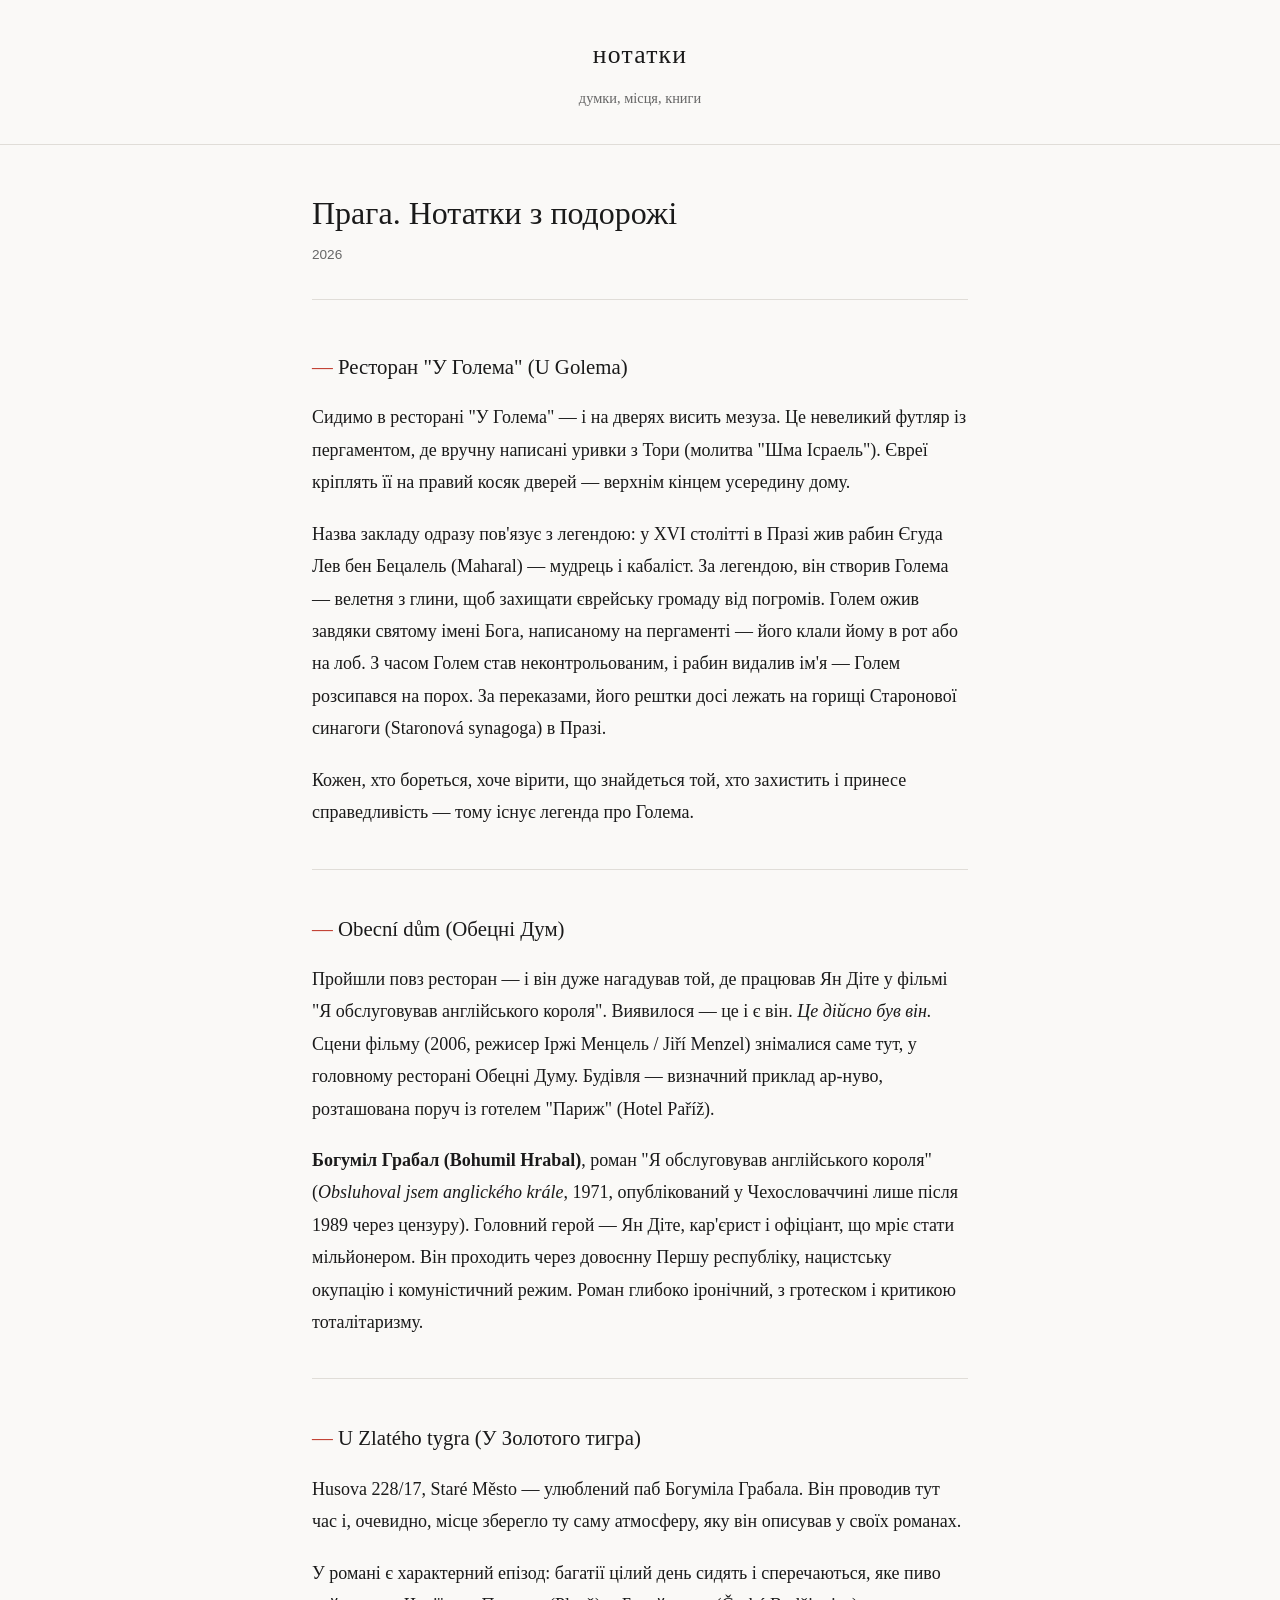
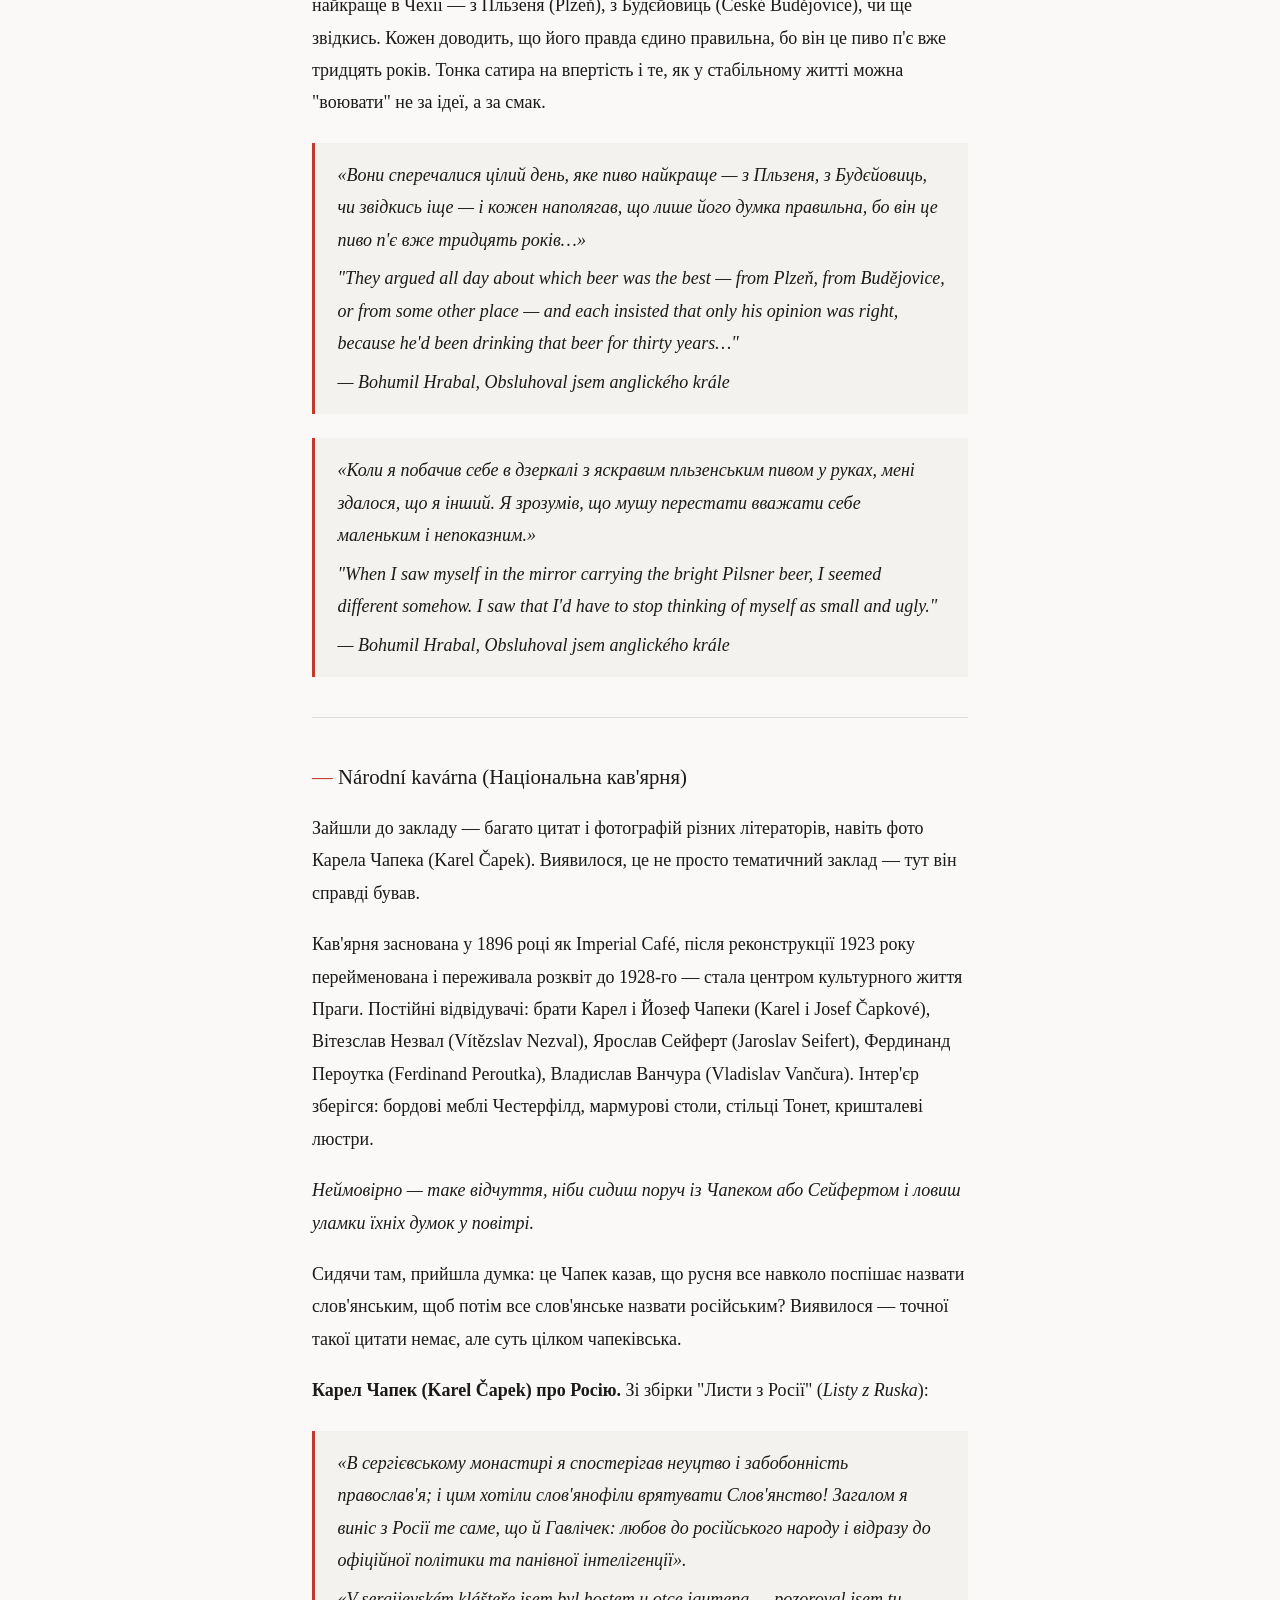
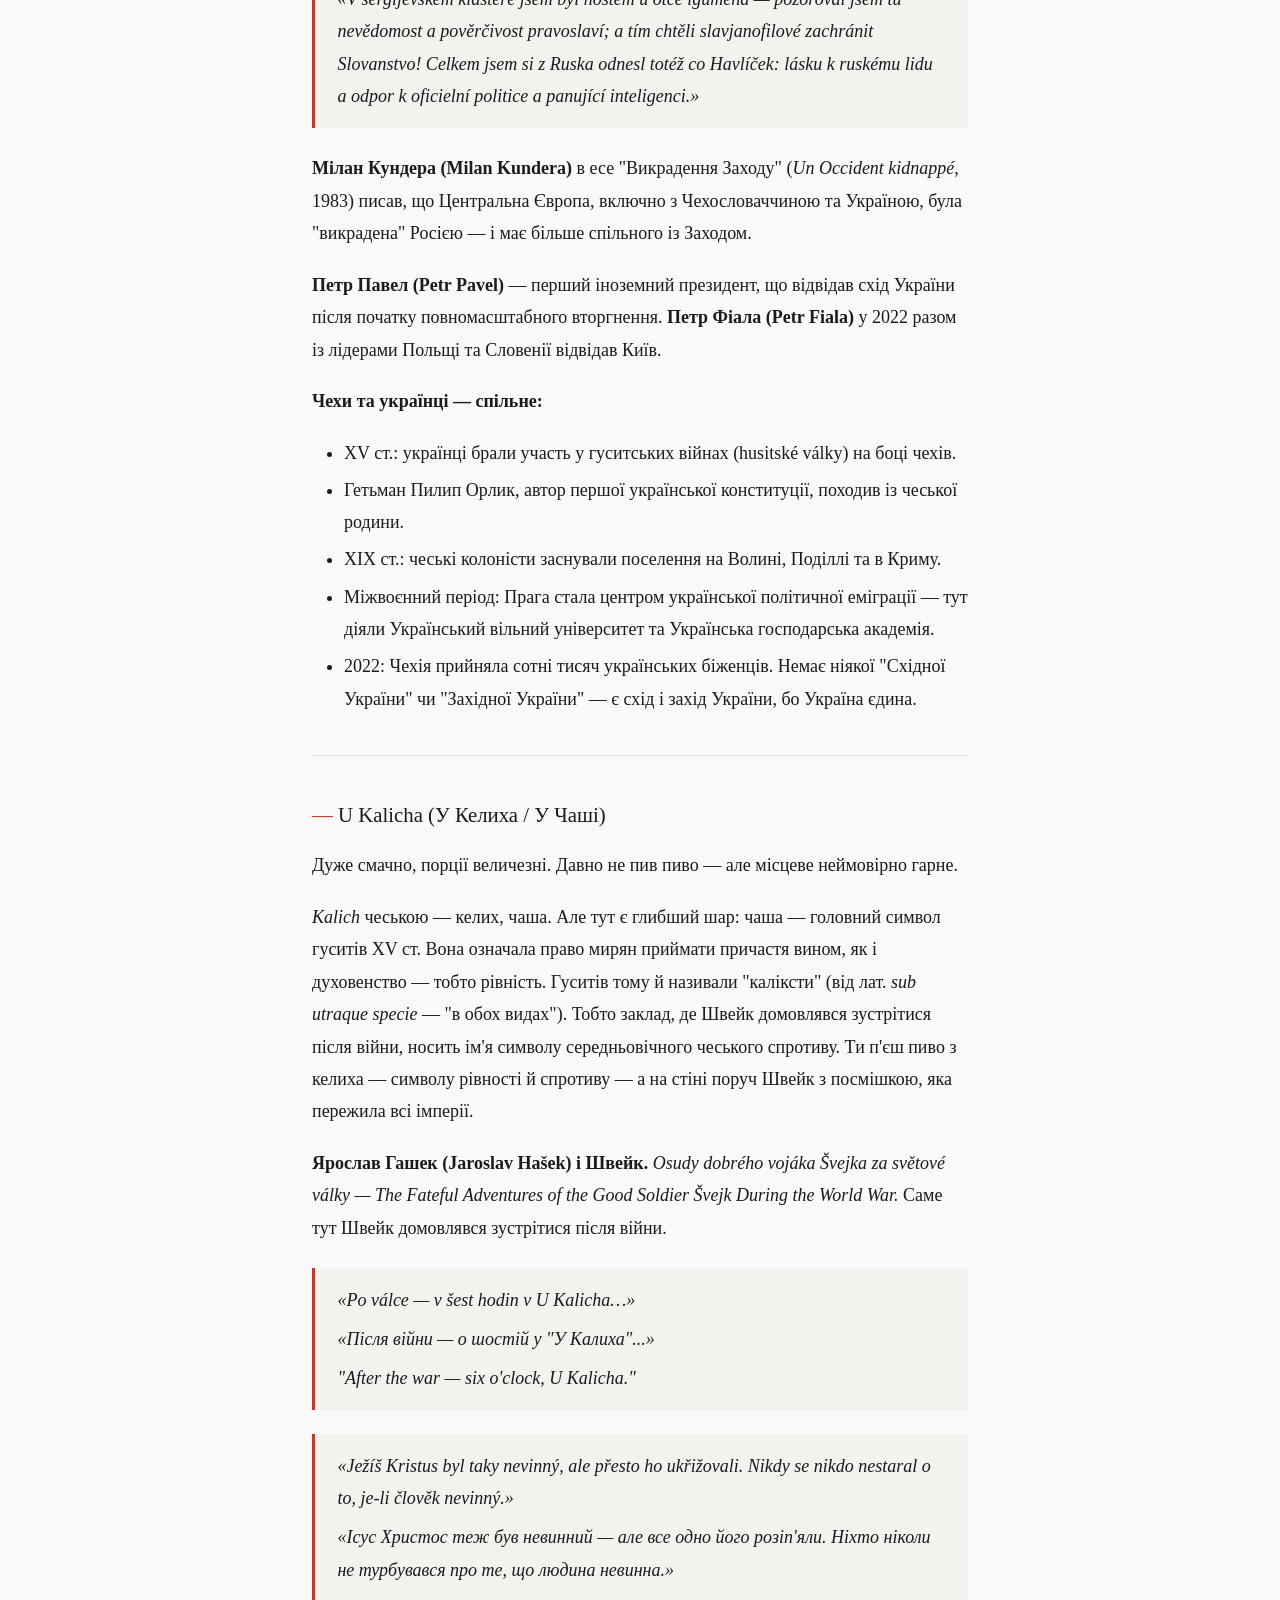
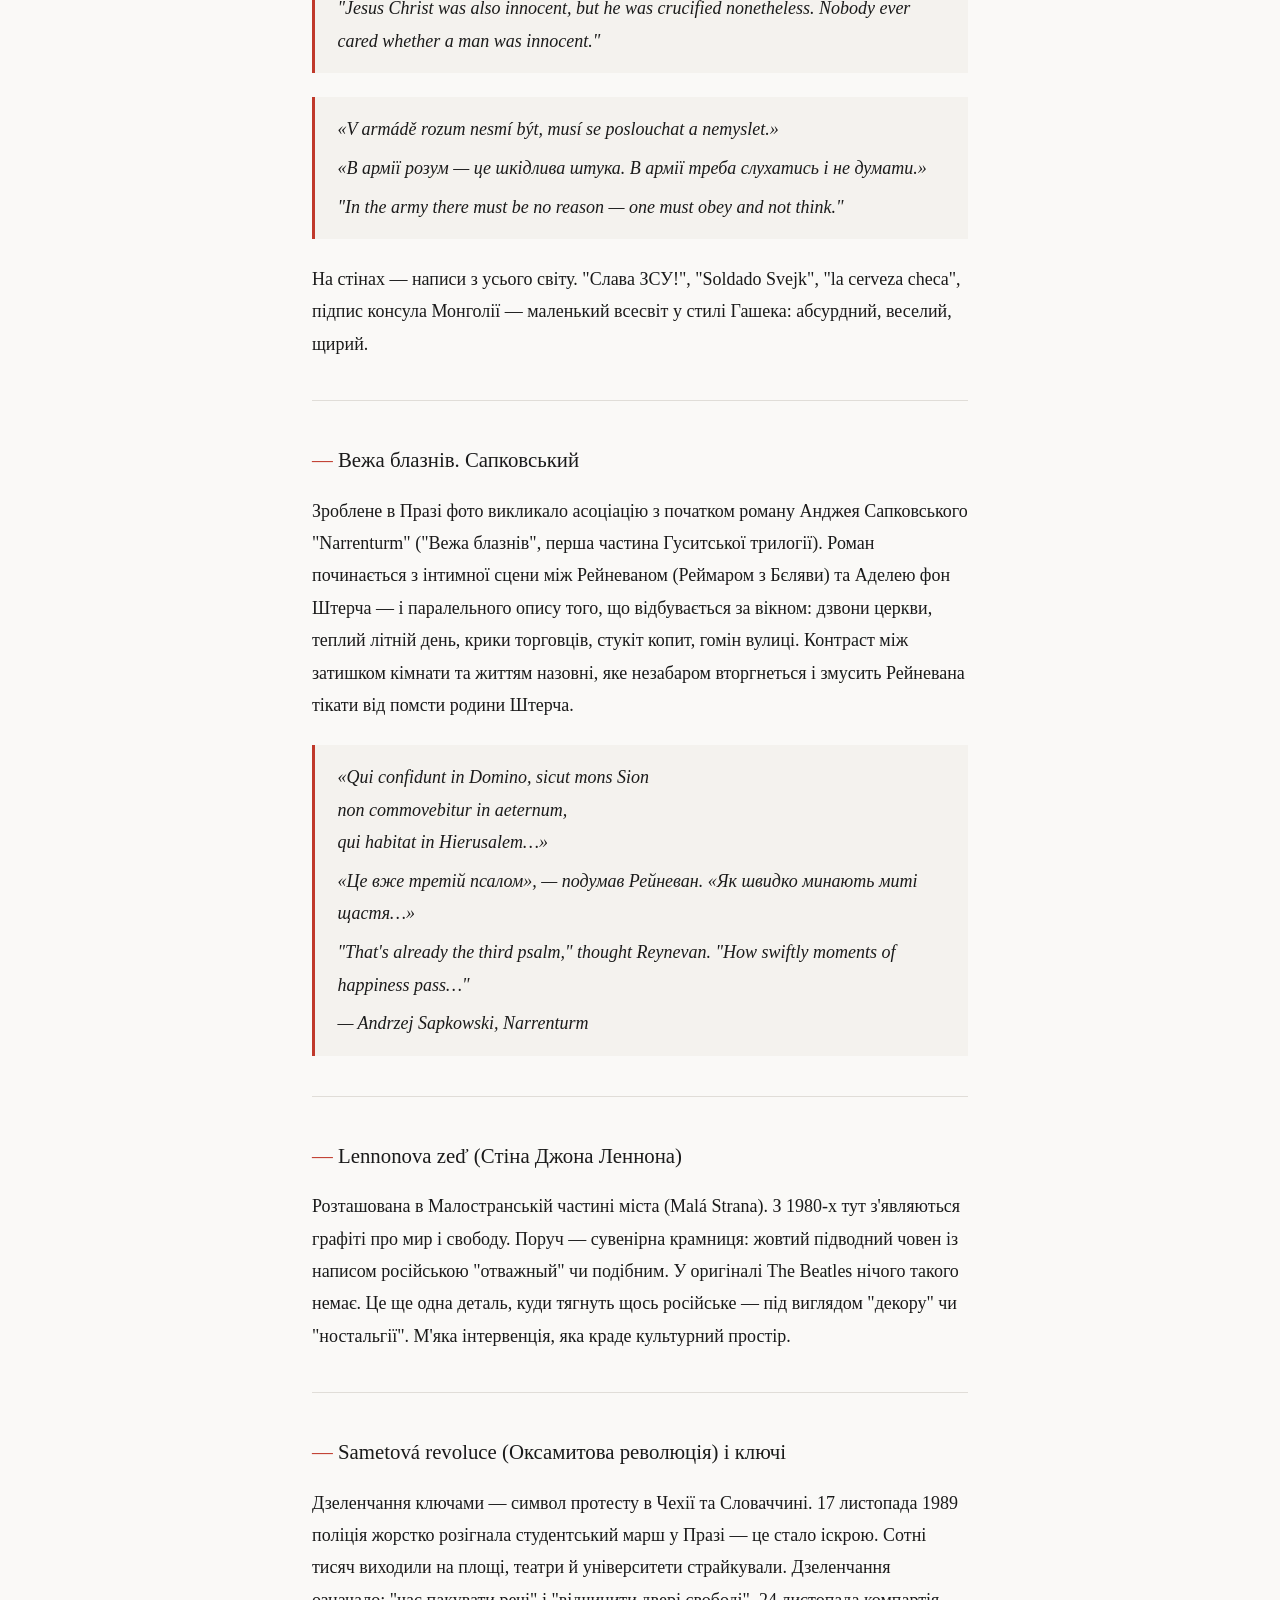
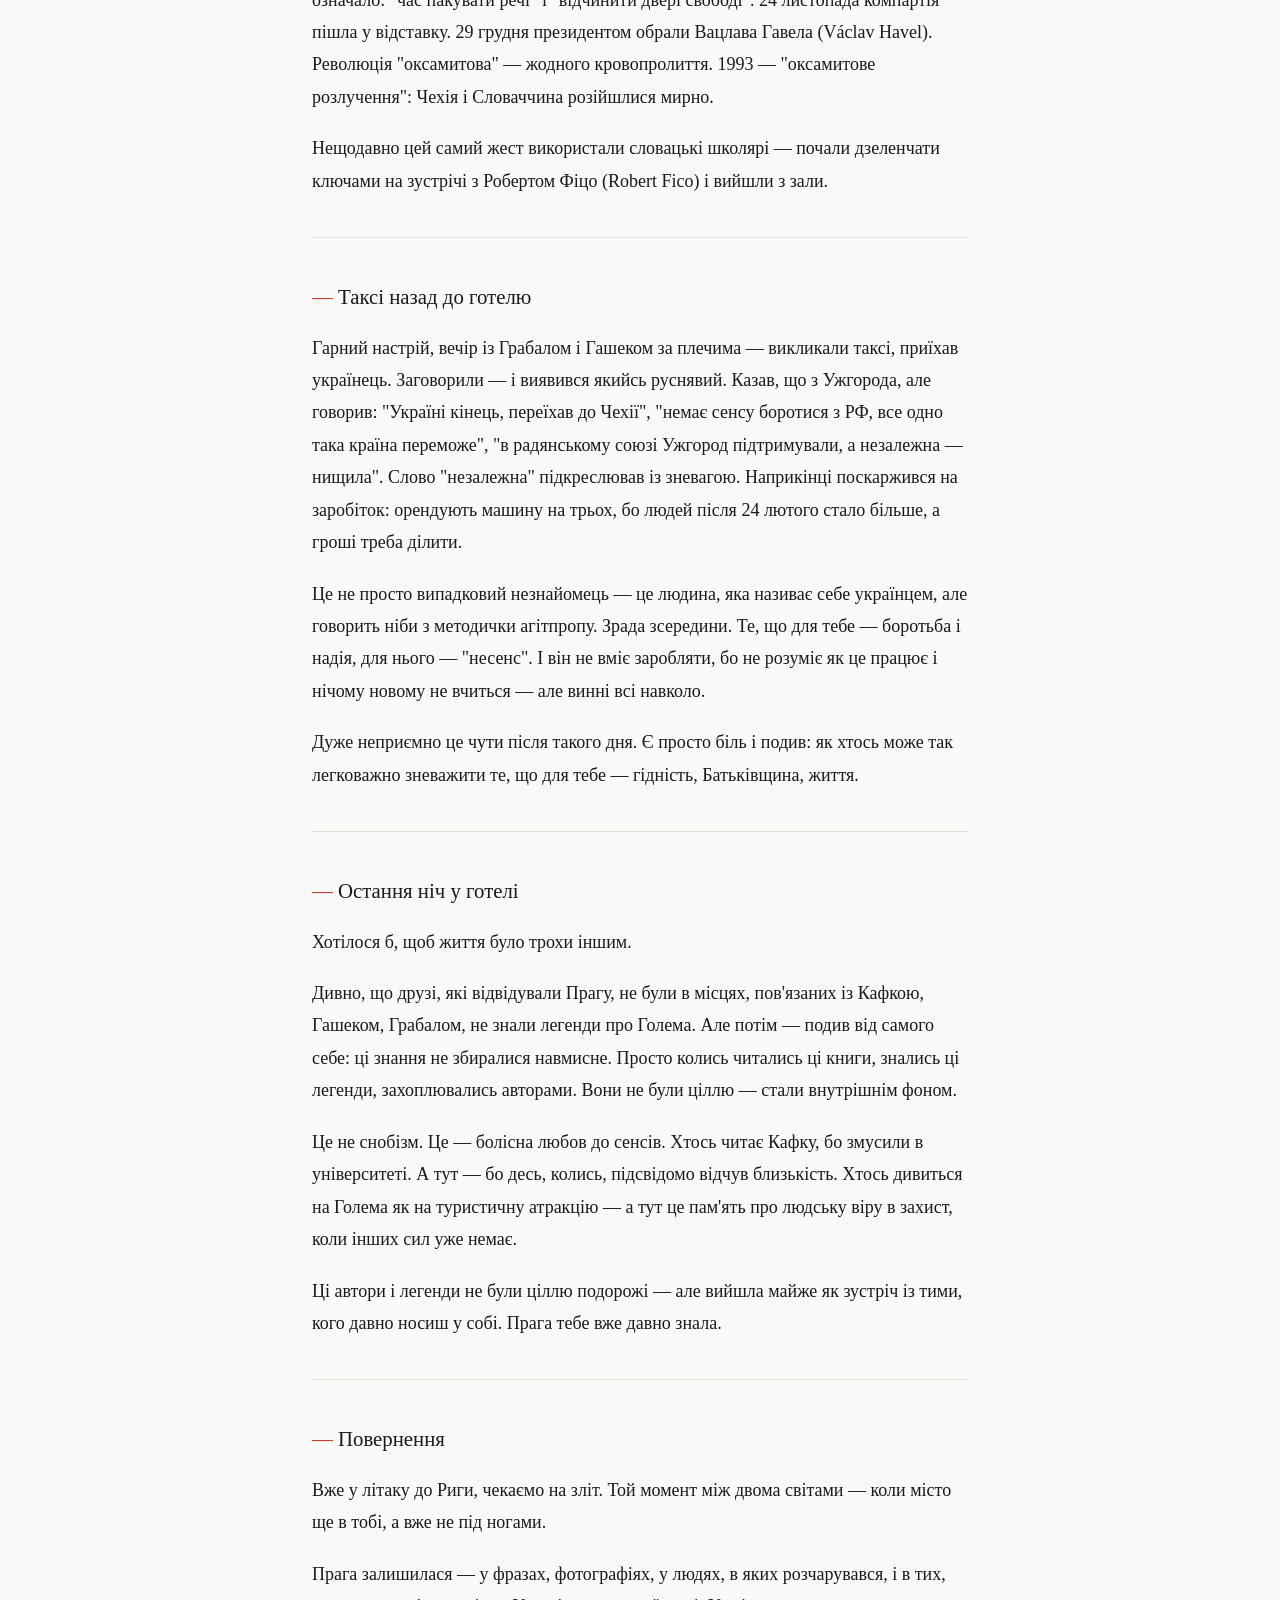
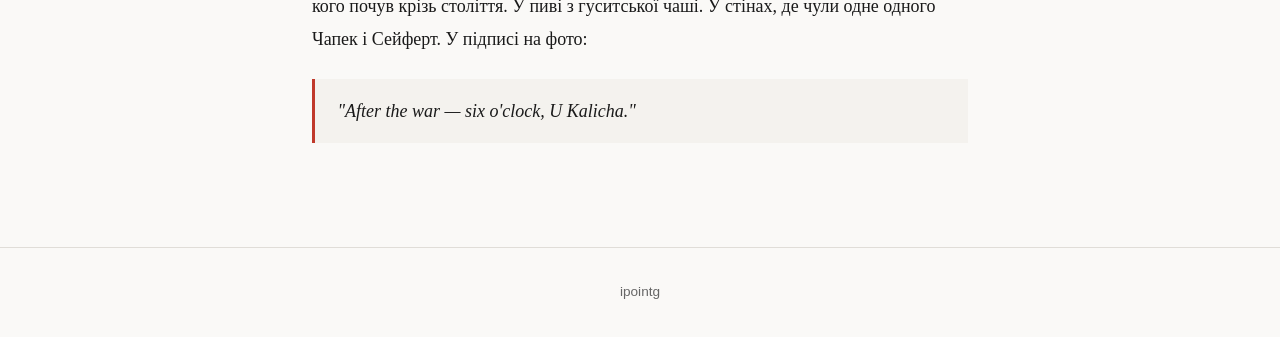
==== posts/prague-2026.html @ 0ffb9895 "initial blog" ====
<!DOCTYPE html>
<html lang="uk">
<head>
  <meta charset="UTF-8">
  <meta name="viewport" content="width=device-width, initial-scale=1.0">
  <title>Прага. Нотатки з подорожі</title>
  <link rel="stylesheet" href="../style.css">
</head>
<body>

<header>
  <div class="container">
    <h1><a href="/personal_blog/">нотатки</a></h1>
    <nav>думки, місця, книги</nav>
  </div>
</header>

<main class="container">
  <article class="post">

    <div class="post-header">
      <h1>Прага. Нотатки з подорожі</h1>
      <div class="post-meta">2026</div>
    </div>

    <div class="post-content">

      <h2>Ресторан "У Голема" (U Golema)</h2>

      <p>Сидимо в ресторані "У Голема" — і на дверях висить мезуза. Це невеликий футляр із пергаментом, де вручну написані уривки з Тори (молитва "Шма Ісраель"). Євреї кріплять її на правий косяк дверей — верхнім кінцем усередину дому.</p>

      <p>Назва закладу одразу пов'язує з легендою: у XVI столітті в Празі жив рабин Єгуда Лев бен Бецалель (Maharal) — мудрець і кабаліст. За легендою, він створив Голема — велетня з глини, щоб захищати єврейську громаду від погромів. Голем ожив завдяки святому імені Бога, написаному на пергаменті — його клали йому в рот або на лоб. З часом Голем став неконтрольованим, і рабин видалив ім'я — Голем розсипався на порох. За переказами, його рештки досі лежать на горищі Старонової синагоги (Staronová synagoga) в Празі.</p>

      <p>Кожен, хто бореться, хоче вірити, що знайдеться той, хто захистить і принесе справедливість — тому існує легенда про Голема.</p>

      <hr>

      <h2>Obecní dům (Обецні Дум)</h2>

      <p>Пройшли повз ресторан — і він дуже нагадував той, де працював Ян Діте у фільмі "Я обслуговував англійського короля". Виявилося — це і є він. <em>Це дійсно був він.</em> Сцени фільму (2006, режисер Іржі Менцель / Jiří Menzel) знімалися саме тут, у головному ресторані Обецні Думу. Будівля — визначний приклад ар-нуво, розташована поруч із готелем "Париж" (Hotel Paříž).</p>

      <p><strong>Богуміл Грабал (Bohumil Hrabal)</strong>, роман "Я обслуговував англійського короля" (<em>Obsluhoval jsem anglického krále</em>, 1971, опублікований у Чехословаччині лише після 1989 через цензуру). Головний герой — Ян Діте, кар'єрист і офіціант, що мріє стати мільйонером. Він проходить через довоєнну Першу республіку, нацистську окупацію і комуністичний режим. Роман глибоко іронічний, з гротеском і критикою тоталітаризму.</p>

      <hr>

      <h2>U Zlatého tygra (У Золотого тигра)</h2>

      <p>Husova 228/17, Staré Město — улюблений паб Богуміла Грабала. Він проводив тут час і, очевидно, місце зберегло ту саму атмосферу, яку він описував у своїх романах.</p>

      <p>У романі є характерний епізод: багатії цілий день сидять і сперечаються, яке пиво найкраще в Чехії — з Пльзеня (Plzeň), з Будєйовиць (České Budějovice), чи ще звідкись. Кожен доводить, що його правда єдино правильна, бо він це пиво п'є вже тридцять років. Тонка сатира на впертість і те, як у стабільному житті можна "воювати" не за ідеї, а за смак.</p>

      <blockquote>
        <p>«Вони сперечалися цілий день, яке пиво найкраще — з Пльзеня, з Будєйовиць, чи звідкись іще — і кожен наполягав, що лише його думка правильна, бо він це пиво п'є вже тридцять років…»</p>
        <p><em>"They argued all day about which beer was the best — from Plzeň, from Budějovice, or from some other place — and each insisted that only his opinion was right, because he'd been drinking that beer for thirty years…"</em></p>
        <p>— Bohumil Hrabal, <em>Obsluhoval jsem anglického krále</em></p>
      </blockquote>

      <blockquote>
        <p>«Коли я побачив себе в дзеркалі з яскравим пльзенським пивом у руках, мені здалося, що я інший. Я зрозумів, що мушу перестати вважати себе маленьким і непоказним.»</p>
        <p><em>"When I saw myself in the mirror carrying the bright Pilsner beer, I seemed different somehow. I saw that I'd have to stop thinking of myself as small and ugly."</em></p>
        <p>— Bohumil Hrabal, <em>Obsluhoval jsem anglického krále</em></p>
      </blockquote>

      <hr>

      <h2>Národní kavárna (Національна кав'ярня)</h2>

      <p>Зайшли до закладу — багато цитат і фотографій різних літераторів, навіть фото Карела Чапека (Karel Čapek). Виявилося, це не просто тематичний заклад — тут він справді бував.</p>

      <p>Кав'ярня заснована у 1896 році як Imperial Café, після реконструкції 1923 року перейменована і переживала розквіт до 1928-го — стала центром культурного життя Праги. Постійні відвідувачі: брати Карел і Йозеф Чапеки (Karel і Josef Čapkové), Вітезслав Незвал (Vítězslav Nezval), Ярослав Сейферт (Jaroslav Seifert), Фердинанд Пероутка (Ferdinand Peroutka), Владислав Ванчура (Vladislav Vančura). Інтер'єр зберігся: бордові меблі Честерфілд, мармурові столи, стільці Тонет, кришталеві люстри.</p>

      <p><em>Неймовірно — таке відчуття, ніби сидиш поруч із Чапеком або Сейфертом і ловиш уламки їхніх думок у повітрі.</em></p>

      <p>Сидячи там, прийшла думка: це Чапек казав, що русня все навколо поспішає назвати слов'янським, щоб потім все слов'янське назвати російським? Виявилося — точної такої цитати немає, але суть цілком чапеківська.</p>

      <p><strong>Карел Чапек (Karel Čapek) про Росію.</strong> Зі збірки "Листи з Росії" (<em>Listy z Ruska</em>):</p>

      <blockquote>
        <p>«В сергієвському монастирі я спостерігав неуцтво і забобонність православ'я; і цим хотіли слов'янофіли врятувати Слов'янство! Загалом я виніс з Росії те саме, що й Гавлічек: любов до російського народу і відразу до офіційної політики та панівної інтелігенції».</p>
        <p><em>«V sergijevském klášteře jsem byl hostem u otce igumena — pozoroval jsem tu nevědomost a pověrčivost pravoslaví; a tím chtěli slavjanofilové zachránit Slovanstvo! Celkem jsem si z Ruska odnesl totéž co Havlíček: lásku k ruskému lidu a odpor k oficielní politice a panující inteligenci.»</em></p>
      </blockquote>

      <p><strong>Мілан Кундера (Milan Kundera)</strong> в есе "Викрадення Заходу" (<em>Un Occident kidnappé</em>, 1983) писав, що Центральна Європа, включно з Чехословаччиною та Україною, була "викрадена" Росією — і має більше спільного із Заходом.</p>

      <p><strong>Петр Павел (Petr Pavel)</strong> — перший іноземний президент, що відвідав схід України після початку повномасштабного вторгнення. <strong>Петр Фіала (Petr Fiala)</strong> у 2022 разом із лідерами Польщі та Словенії відвідав Київ.</p>

      <p><strong>Чехи та українці — спільне:</strong></p>
      <ul>
        <li>XV ст.: українці брали участь у гуситських війнах (husitské války) на боці чехів.</li>
        <li>Гетьман Пилип Орлик, автор першої української конституції, походив із чеської родини.</li>
        <li>XIX ст.: чеські колоністи заснували поселення на Волині, Поділлі та в Криму.</li>
        <li>Міжвоєнний період: Прага стала центром української політичної еміграції — тут діяли Український вільний університет та Українська господарська академія.</li>
        <li>2022: Чехія прийняла сотні тисяч українських біженців. Немає ніякої "Східної України" чи "Західної України" — є схід і захід України, бо Україна єдина.</li>
      </ul>

      <hr>

      <h2>U Kalicha (У Келиха / У Чаші)</h2>

      <p>Дуже смачно, порції величезні. Давно не пив пиво — але місцеве неймовірно гарне.</p>

      <p><em>Kalich</em> чеською — келих, чаша. Але тут є глибший шар: чаша — головний символ гуситів XV ст. Вона означала право мирян приймати причастя вином, як і духовенство — тобто рівність. Гуситів тому й називали "каліксти" (від лат. <em>sub utraque specie</em> — "в обох видах"). Тобто заклад, де Швейк домовлявся зустрітися після війни, носить ім'я символу середньовічного чеського спротиву. Ти п'єш пиво з келиха — символу рівності й спротиву — а на стіні поруч Швейк з посмішкою, яка пережила всі імперії.</p>

      <p><strong>Ярослав Гашек (Jaroslav Hašek) і Швейк.</strong> <em>Osudy dobrého vojáka Švejka za světové války — The Fateful Adventures of the Good Soldier Švejk During the World War.</em> Саме тут Швейк домовлявся зустрітися після війни.</p>

      <blockquote>
        <p>«Po válce — v šest hodin v U Kalicha…»</p>
        <p>«Після війни — о шостій у "У Калиха"...»</p>
        <p><em>"After the war — six o'clock, U Kalicha."</em></p>
      </blockquote>

      <blockquote>
        <p>«Ježíš Kristus byl taky nevinný, ale přesto ho ukřižovali. Nikdy se nikdo nestaral o to, je-li člověk nevinný.»</p>
        <p>«Ісус Христос теж був невинний — але все одно його розіп'яли. Ніхто ніколи не турбувався про те, що людина невинна.»</p>
        <p><em>"Jesus Christ was also innocent, but he was crucified nonetheless. Nobody ever cared whether a man was innocent."</em></p>
      </blockquote>

      <blockquote>
        <p>«V armádě rozum nesmí být, musí se poslouchat a nemyslet.»</p>
        <p>«В армії розум — це шкідлива штука. В армії треба слухатись і не думати.»</p>
        <p><em>"In the army there must be no reason — one must obey and not think."</em></p>
      </blockquote>

      <p>На стінах — написи з усього світу. "Слава ЗСУ!", "Soldado Svejk", "la cerveza checa", підпис консула Монголії — маленький всесвіт у стилі Гашека: абсурдний, веселий, щирий.</p>

      <hr>

      <h2>Вежа блазнів. Сапковський</h2>

      <p>Зроблене в Празі фото викликало асоціацію з початком роману Анджея Сапковського "Narrenturm" ("Вежа блазнів", перша частина Гуситської трилогії). Роман починається з інтимної сцени між Рейневаном (Реймаром з Бєляви) та Аделею фон Штерча — і паралельного опису того, що відбувається за вікном: дзвони церкви, теплий літній день, крики торговців, стукіт копит, гомін вулиці. Контраст між затишком кімнати та життям назовні, яке незабаром вторгнеться і змусить Рейневана тікати від помсти родини Штерча.</p>

      <blockquote>
        <p><em>«Qui confidunt in Domino, sicut mons Sion<br>
        non commovebitur in aeternum,<br>
        qui habitat in Hierusalem…»</em></p>
        <p>«Це вже третій псалом», — подумав Рейневан. «Як швидко минають миті щастя…»</p>
        <p><em>"That's already the third psalm," thought Reynevan. "How swiftly moments of happiness pass…"</em></p>
        <p>— Andrzej Sapkowski, <em>Narrenturm</em></p>
      </blockquote>

      <hr>

      <h2>Lennonova zeď (Стіна Джона Леннона)</h2>

      <p>Розташована в Малостранській частині міста (Malá Strana). З 1980-х тут з'являються графіті про мир і свободу. Поруч — сувенірна крамниця: жовтий підводний човен із написом російською "отважный" чи подібним. У оригіналі The Beatles нічого такого немає. Це ще одна деталь, куди тягнуть щось російське — під виглядом "декору" чи "ностальгії". М'яка інтервенція, яка краде культурний простір.</p>

      <hr>

      <h2>Sametová revoluce (Оксамитова революція) і ключі</h2>

      <p>Дзеленчання ключами — символ протесту в Чехії та Словаччині. 17 листопада 1989 поліція жорстко розігнала студентський марш у Празі — це стало іскрою. Сотні тисяч виходили на площі, театри й університети страйкували. Дзеленчання означало: "час пакувати речі" і "відчинити двері свободі". 24 листопада компартія пішла у відставку. 29 грудня президентом обрали Вацлава Гавела (Václav Havel). Революція "оксамитова" — жодного кровопролиття. 1993 — "оксамитове розлучення": Чехія і Словаччина розійшлися мирно.</p>

      <p>Нещодавно цей самий жест використали словацькі школярі — почали дзеленчати ключами на зустрічі з Робертом Фіцо (Robert Fico) і вийшли з зали.</p>

      <hr>

      <h2>Таксі назад до готелю</h2>

      <p>Гарний настрій, вечір із Грабалом і Гашеком за плечима — викликали таксі, приїхав українець. Заговорили — і виявився якийсь руснявий. Казав, що з Ужгорода, але говорив: "Україні кінець, переїхав до Чехії", "немає сенсу боротися з РФ, все одно така країна переможе", "в радянському союзі Ужгород підтримували, а незалежна — нищила". Слово "незалежна" підкреслював із зневагою. Наприкінці поскаржився на заробіток: орендують машину на трьох, бо людей після 24 лютого стало більше, а гроші треба ділити.</p>

      <p>Це не просто випадковий незнайомець — це людина, яка називає себе українцем, але говорить ніби з методички агітпропу. Зрада зсередини. Те, що для тебе — боротьба і надія, для нього — "несенс". І він не вміє заробляти, бо не розуміє як це працює і нічому новому не вчиться — але винні всі навколо.</p>

      <p>Дуже неприємно це чути після такого дня. Є просто біль і подив: як хтось може так легковажно зневажити те, що для тебе — гідність, Батьківщина, життя.</p>

      <hr>

      <h2>Остання ніч у готелі</h2>

      <p>Хотілося б, щоб життя було трохи іншим.</p>

      <p>Дивно, що друзі, які відвідували Прагу, не були в місцях, пов'язаних із Кафкою, Гашеком, Грабалом, не знали легенди про Голема. Але потім — подив від самого себе: ці знання не збиралися навмисне. Просто колись читались ці книги, знались ці легенди, захоплювались авторами. Вони не були ціллю — стали внутрішнім фоном.</p>

      <p>Це не снобізм. Це — болісна любов до сенсів. Хтось читає Кафку, бо змусили в університеті. А тут — бо десь, колись, підсвідомо відчув близькість. Хтось дивиться на Голема як на туристичну атракцію — а тут це пам'ять про людську віру в захист, коли інших сил уже немає.</p>

      <p>Ці автори і легенди не були ціллю подорожі — але вийшла майже як зустріч із тими, кого давно носиш у собі. Прага тебе вже давно знала.</p>

      <hr>

      <h2>Повернення</h2>

      <p>Вже у літаку до Риги, чекаємо на зліт. Той момент між двома світами — коли місто ще в тобі, а вже не під ногами.</p>

      <p>Прага залишилася — у фразах, фотографіях, у людях, в яких розчарувався, і в тих, кого почув крізь століття. У пиві з гуситської чаші. У стінах, де чули одне одного Чапек і Сейферт. У підписі на фото:</p>

      <blockquote>
        <p><em>"After the war — six o'clock, U Kalicha."</em></p>
      </blockquote>

    </div>
  </article>
</main>

<footer>
  <div class="container">
    ipointg
  </div>
</footer>

</body>
</html>
---- style.css ----
:root {
  --bg: #faf9f7;
  --text: #1a1a1a;
  --muted: #666;
  --accent: #c0392b;
  --border: #e0ddd8;
  --blockquote-bg: #f4f2ee;
}

* {
  box-sizing: border-box;
  margin: 0;
  padding: 0;
}

body {
  font-family: 'Georgia', 'Times New Roman', serif;
  background: var(--bg);
  color: var(--text);
  line-height: 1.8;
  font-size: 18px;
}

a {
  color: var(--accent);
  text-decoration: none;
}

a:hover {
  text-decoration: underline;
}

/* Header */
header {
  border-bottom: 1px solid var(--border);
  padding: 2rem 0;
  text-align: center;
}

header h1 {
  font-size: 1.6rem;
  font-weight: normal;
  letter-spacing: 0.05em;
}

header h1 a {
  color: var(--text);
}

header nav {
  margin-top: 0.5rem;
  font-size: 0.9rem;
  color: var(--muted);
}

/* Layout */
.container {
  max-width: 720px;
  margin: 0 auto;
  padding: 0 2rem;
}

/* Index page */
.post-list {
  padding: 3rem 0;
}

.post-item {
  padding: 2rem 0;
  border-bottom: 1px solid var(--border);
}

.post-item:last-child {
  border-bottom: none;
}

.post-item h2 {
  font-size: 1.4rem;
  font-weight: normal;
  margin-bottom: 0.3rem;
}

.post-meta {
  font-size: 0.85rem;
  color: var(--muted);
  margin-bottom: 0.8rem;
  font-family: 'Helvetica Neue', sans-serif;
}

.post-excerpt {
  color: #333;
}

/* Post page */
.post {
  padding: 3rem 0 5rem;
}

.post-header {
  margin-bottom: 3rem;
  padding-bottom: 2rem;
  border-bottom: 1px solid var(--border);
}

.post-header h1 {
  font-size: 2rem;
  font-weight: normal;
  line-height: 1.3;
  margin-bottom: 0.5rem;
}

.post-header .post-meta {
  margin: 0;
}

/* Post content */
.post-content h2 {
  font-size: 1.3rem;
  font-weight: normal;
  margin: 2.5rem 0 1rem;
  color: var(--text);
}

.post-content h2::before {
  content: '— ';
  color: var(--accent);
}

.post-content p {
  margin-bottom: 1.2rem;
}

.post-content hr {
  border: none;
  border-top: 1px solid var(--border);
  margin: 2.5rem 0;
}

.post-content blockquote {
  background: var(--blockquote-bg);
  border-left: 3px solid var(--accent);
  padding: 1rem 1.4rem;
  margin: 1.5rem 0;
  font-style: italic;
}

.post-content blockquote p {
  margin-bottom: 0.4rem;
}

.post-content blockquote p:last-child {
  margin-bottom: 0;
}

.post-content ul, .post-content ol {
  margin: 1rem 0 1.2rem 2rem;
}

.post-content li {
  margin-bottom: 0.3rem;
}

.post-content strong {
  font-weight: bold;
}

.post-content em {
  font-style: italic;
}

/* Footer */
footer {
  border-top: 1px solid var(--border);
  padding: 2rem 0;
  text-align: center;
  font-size: 0.85rem;
  color: var(--muted);
  font-family: 'Helvetica Neue', sans-serif;
}

@media (max-width: 600px) {
  body { font-size: 16px; }
  .container { padding: 0 1.2rem; }
  .post-header h1 { font-size: 1.6rem; }
}
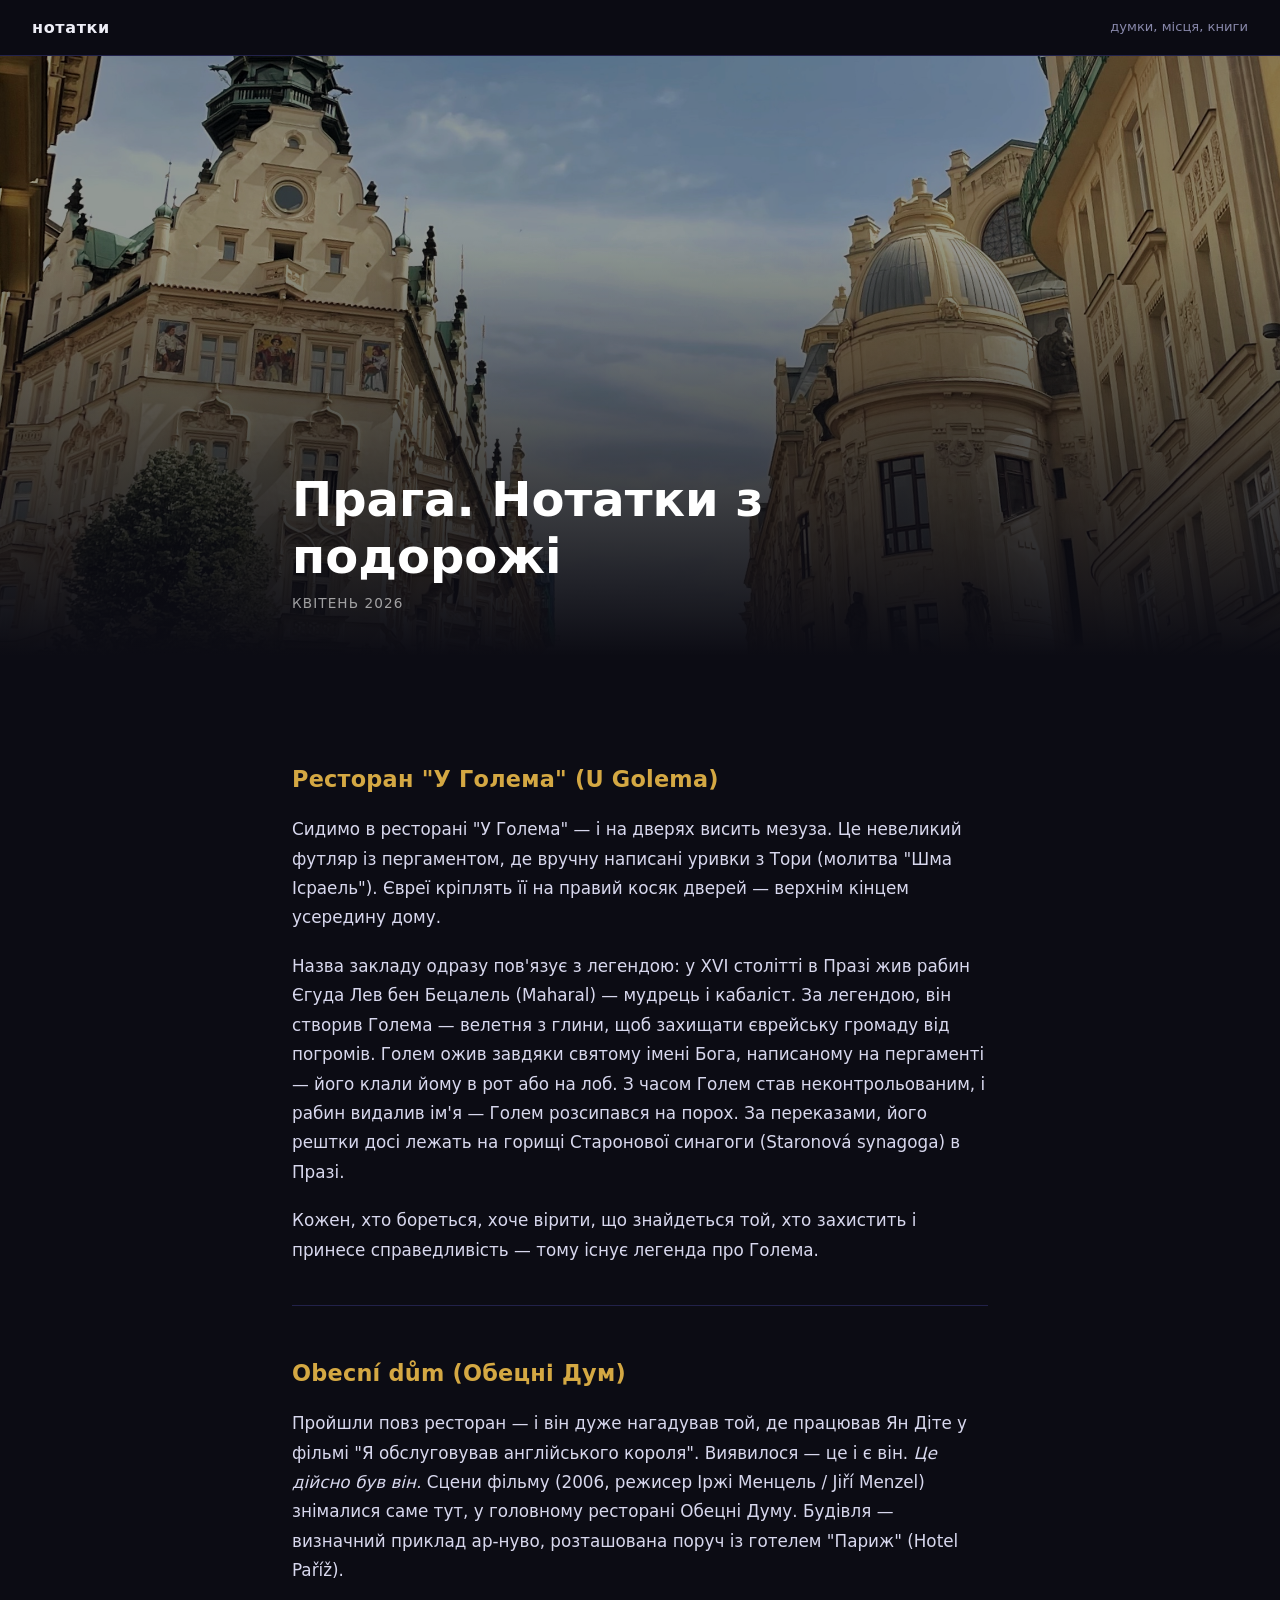
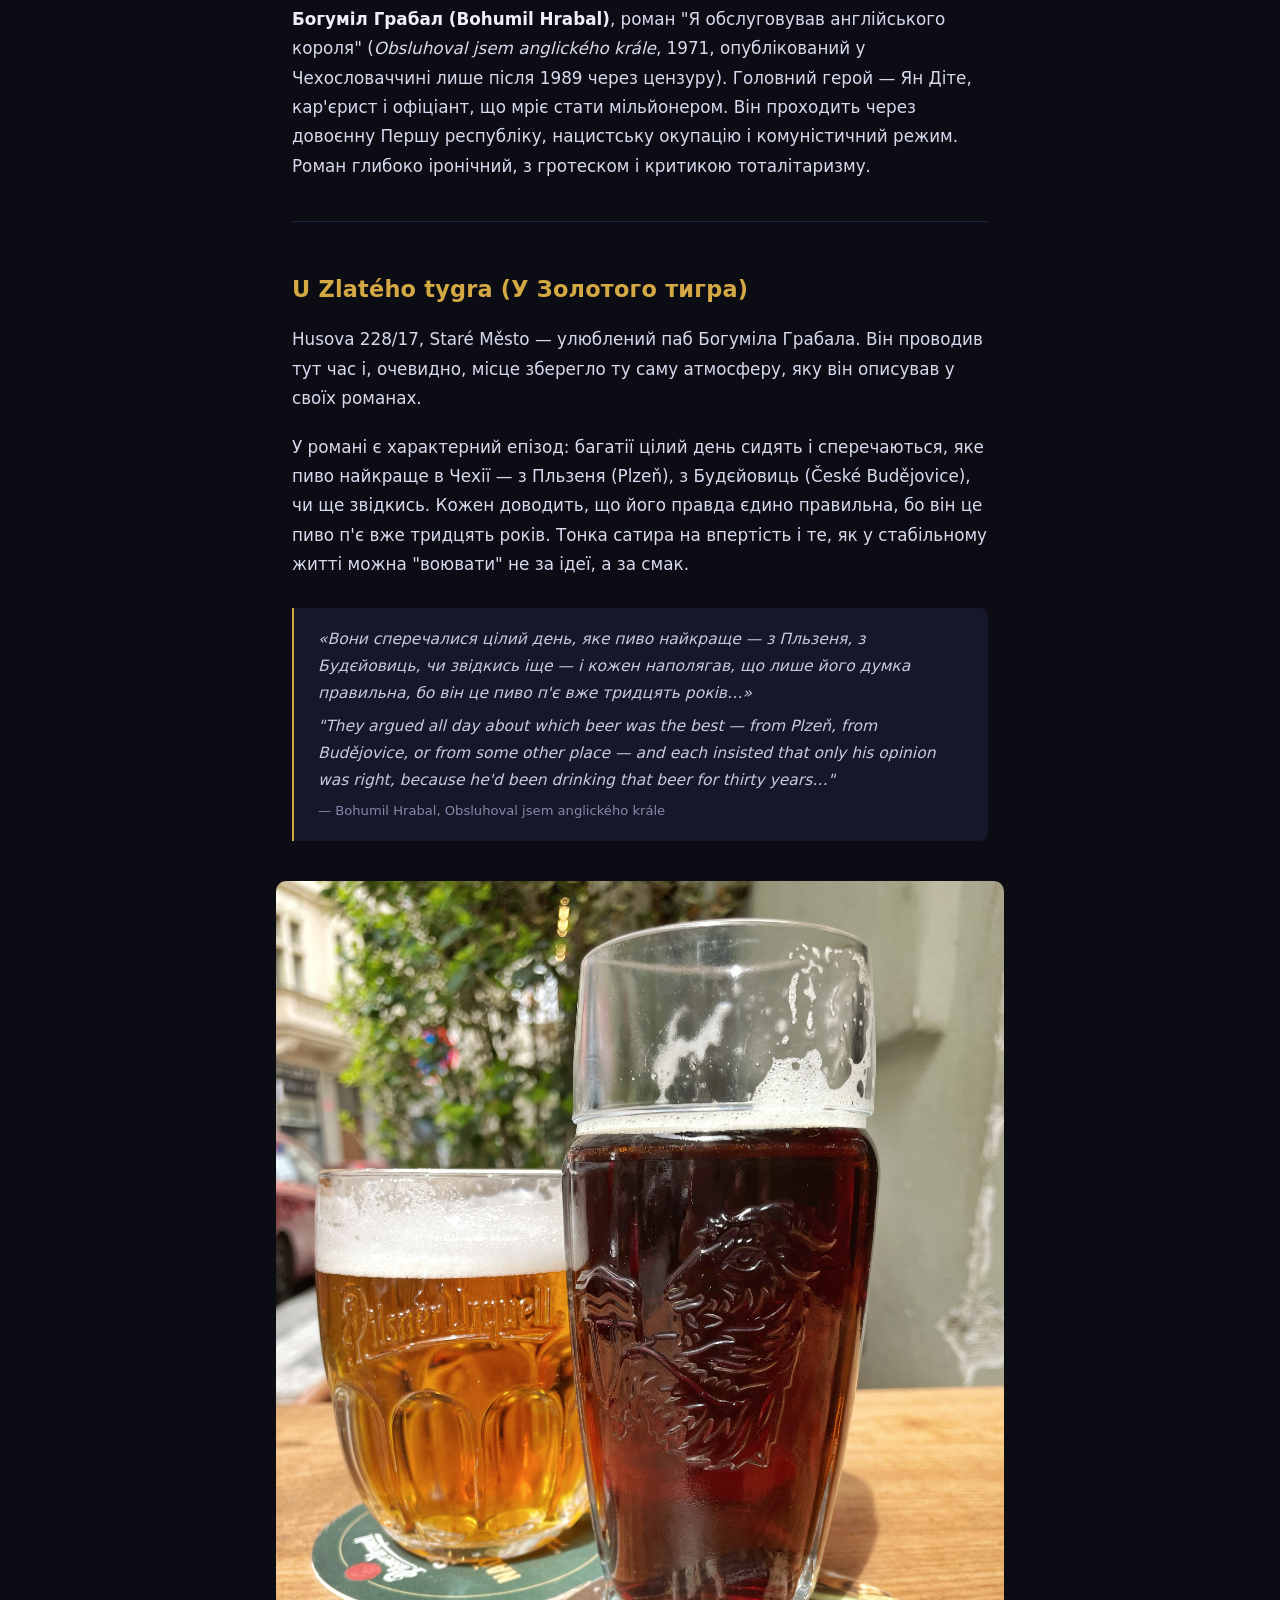
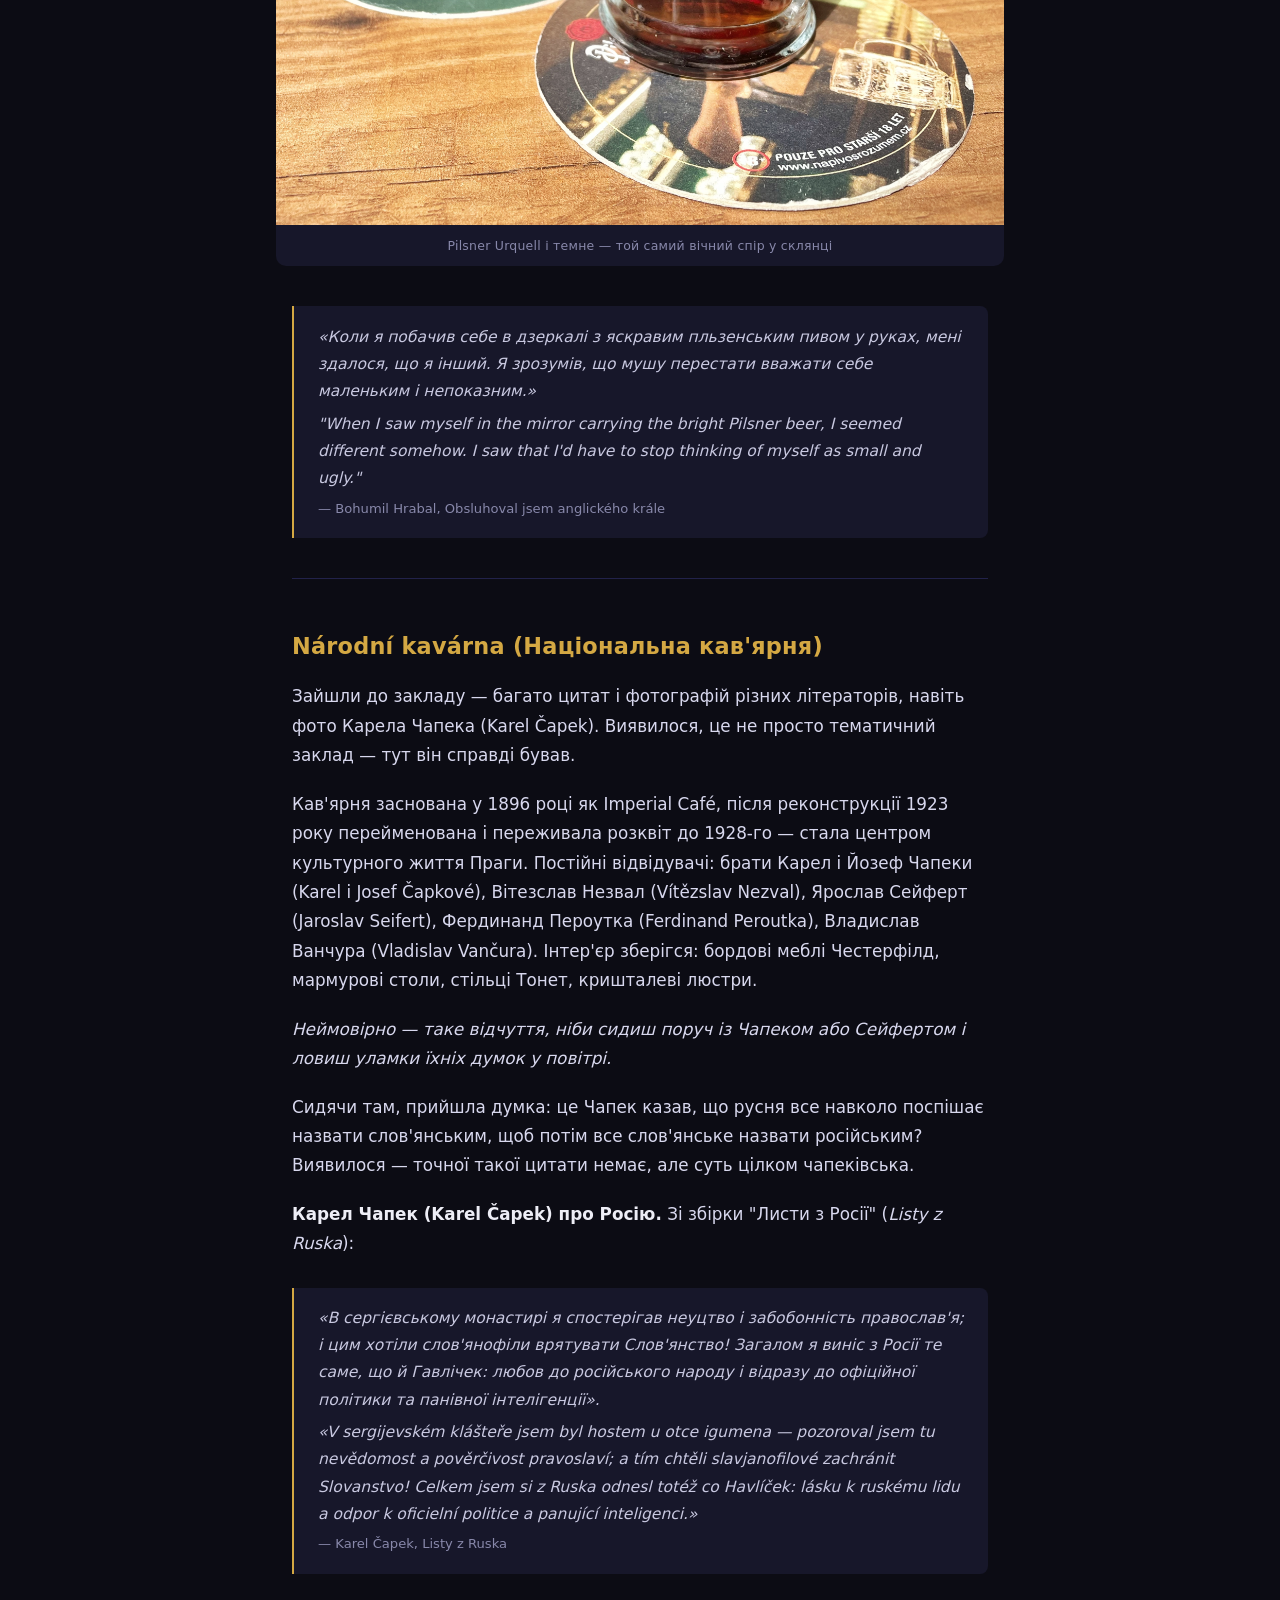
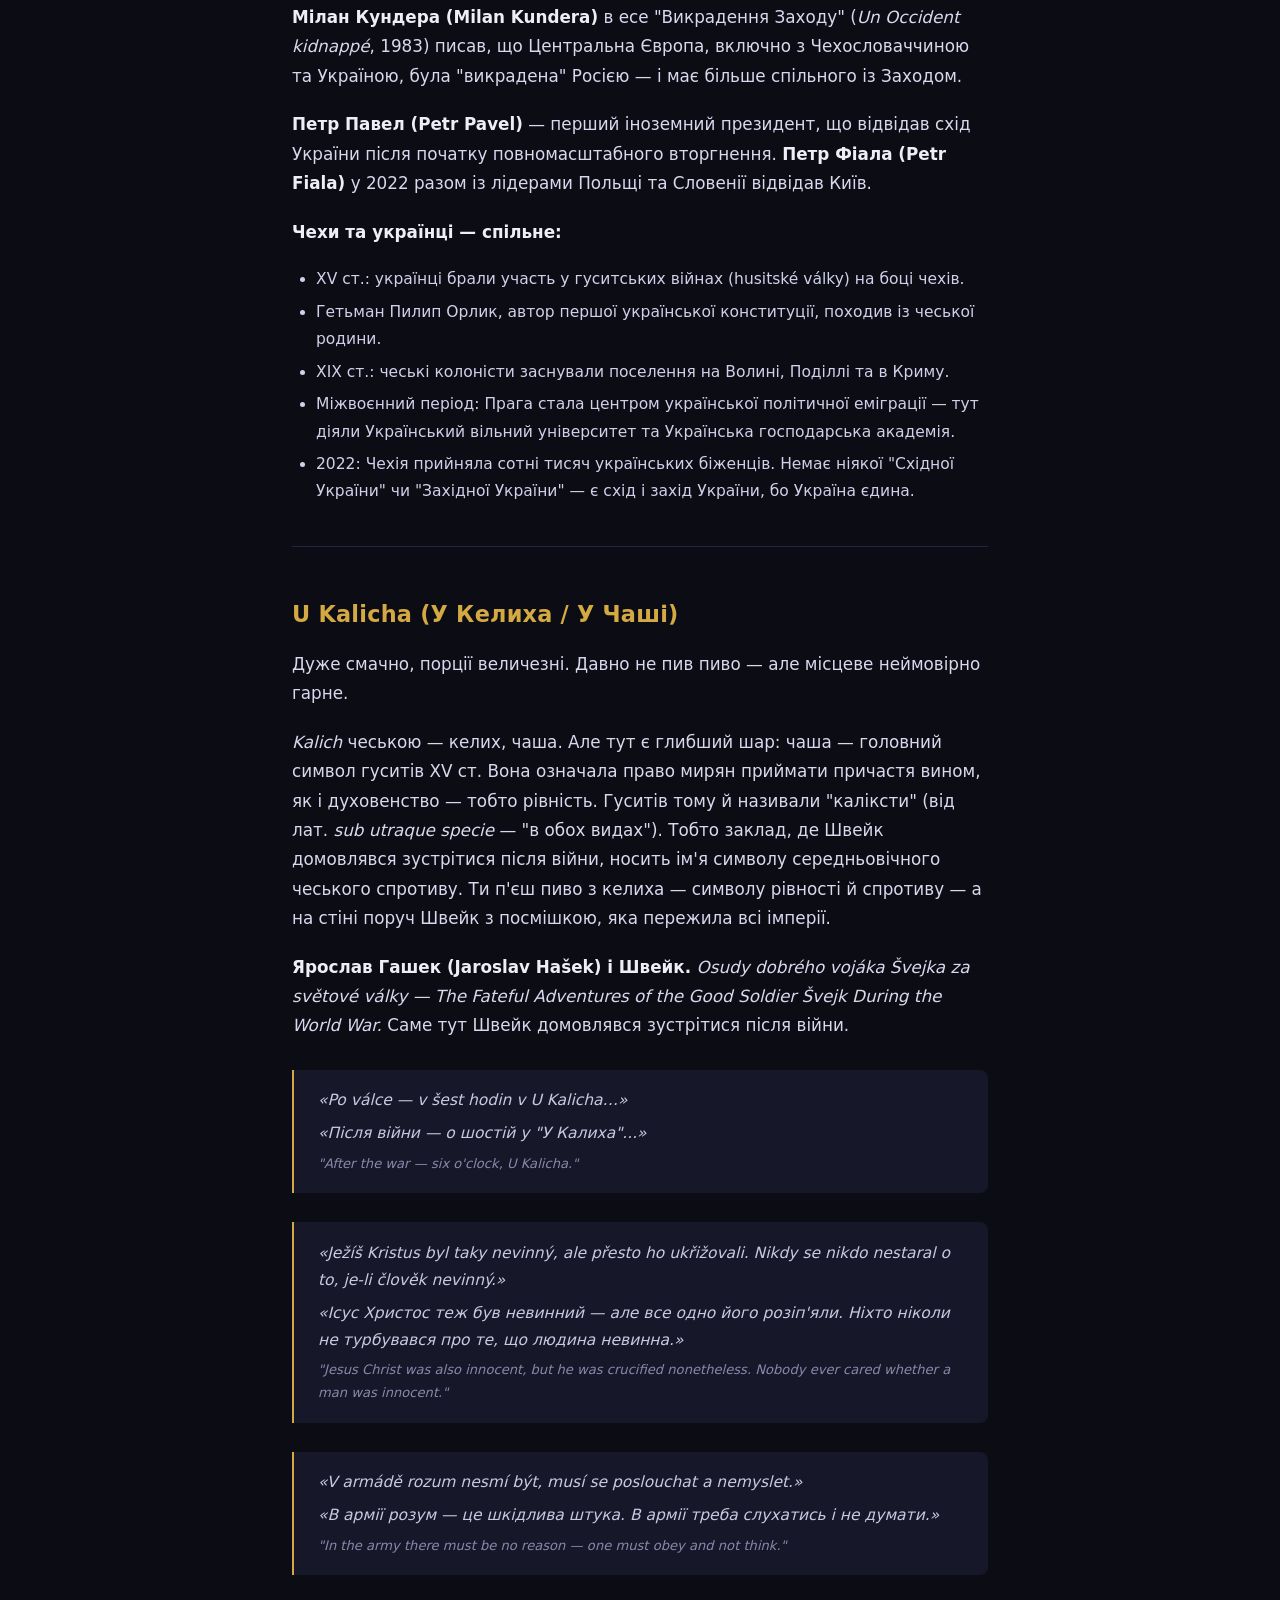
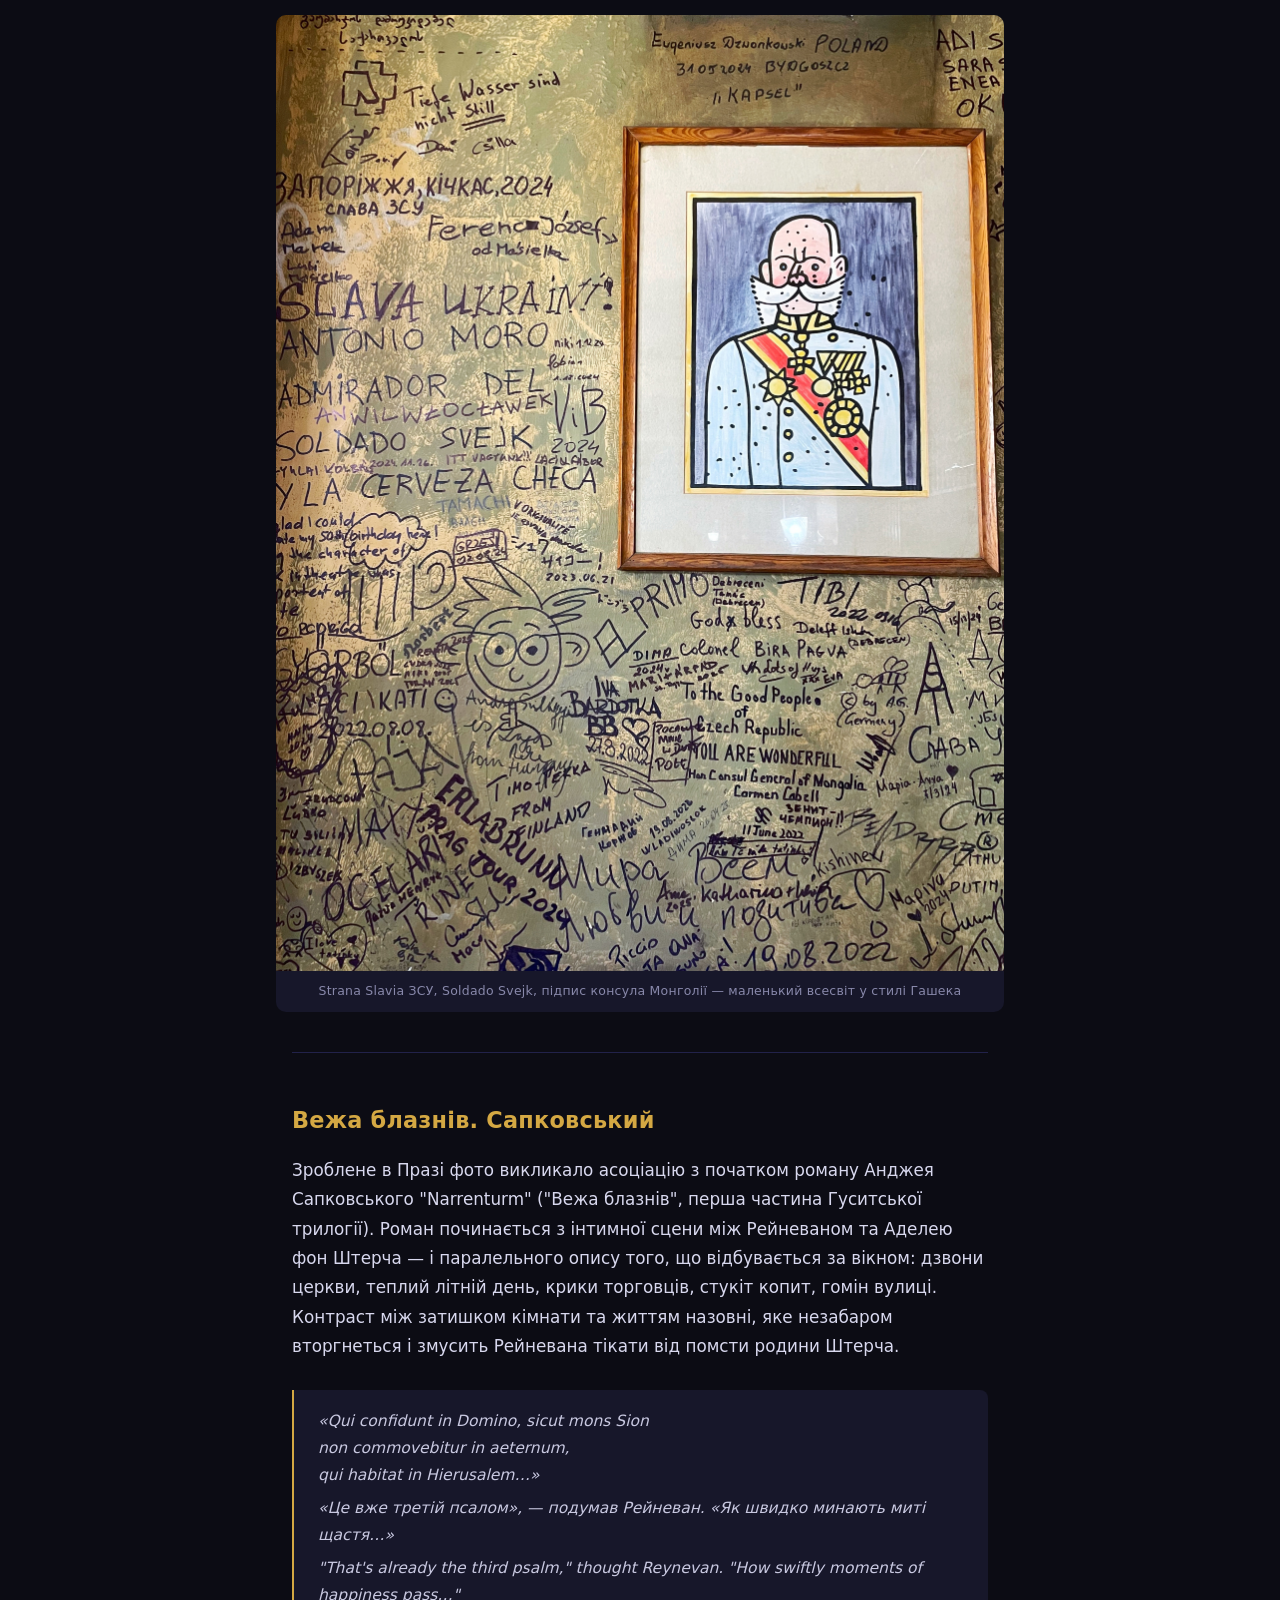
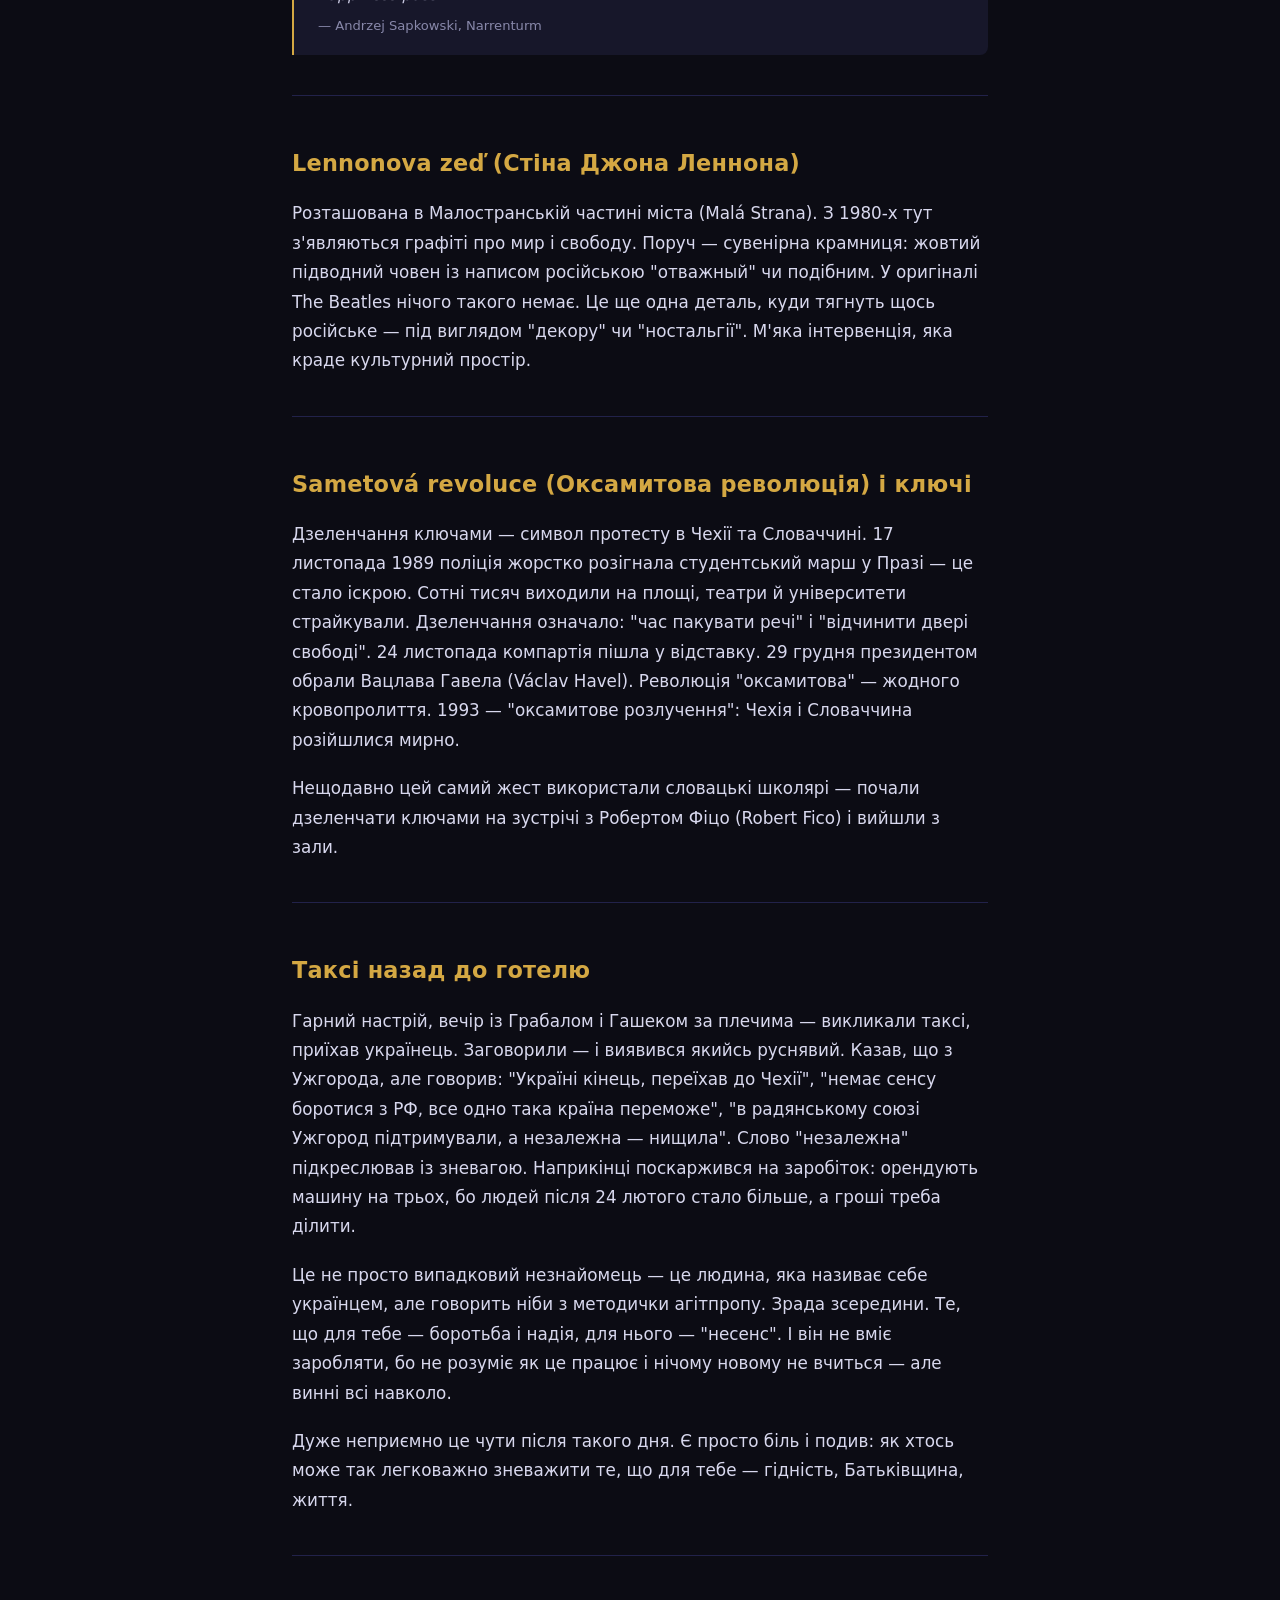
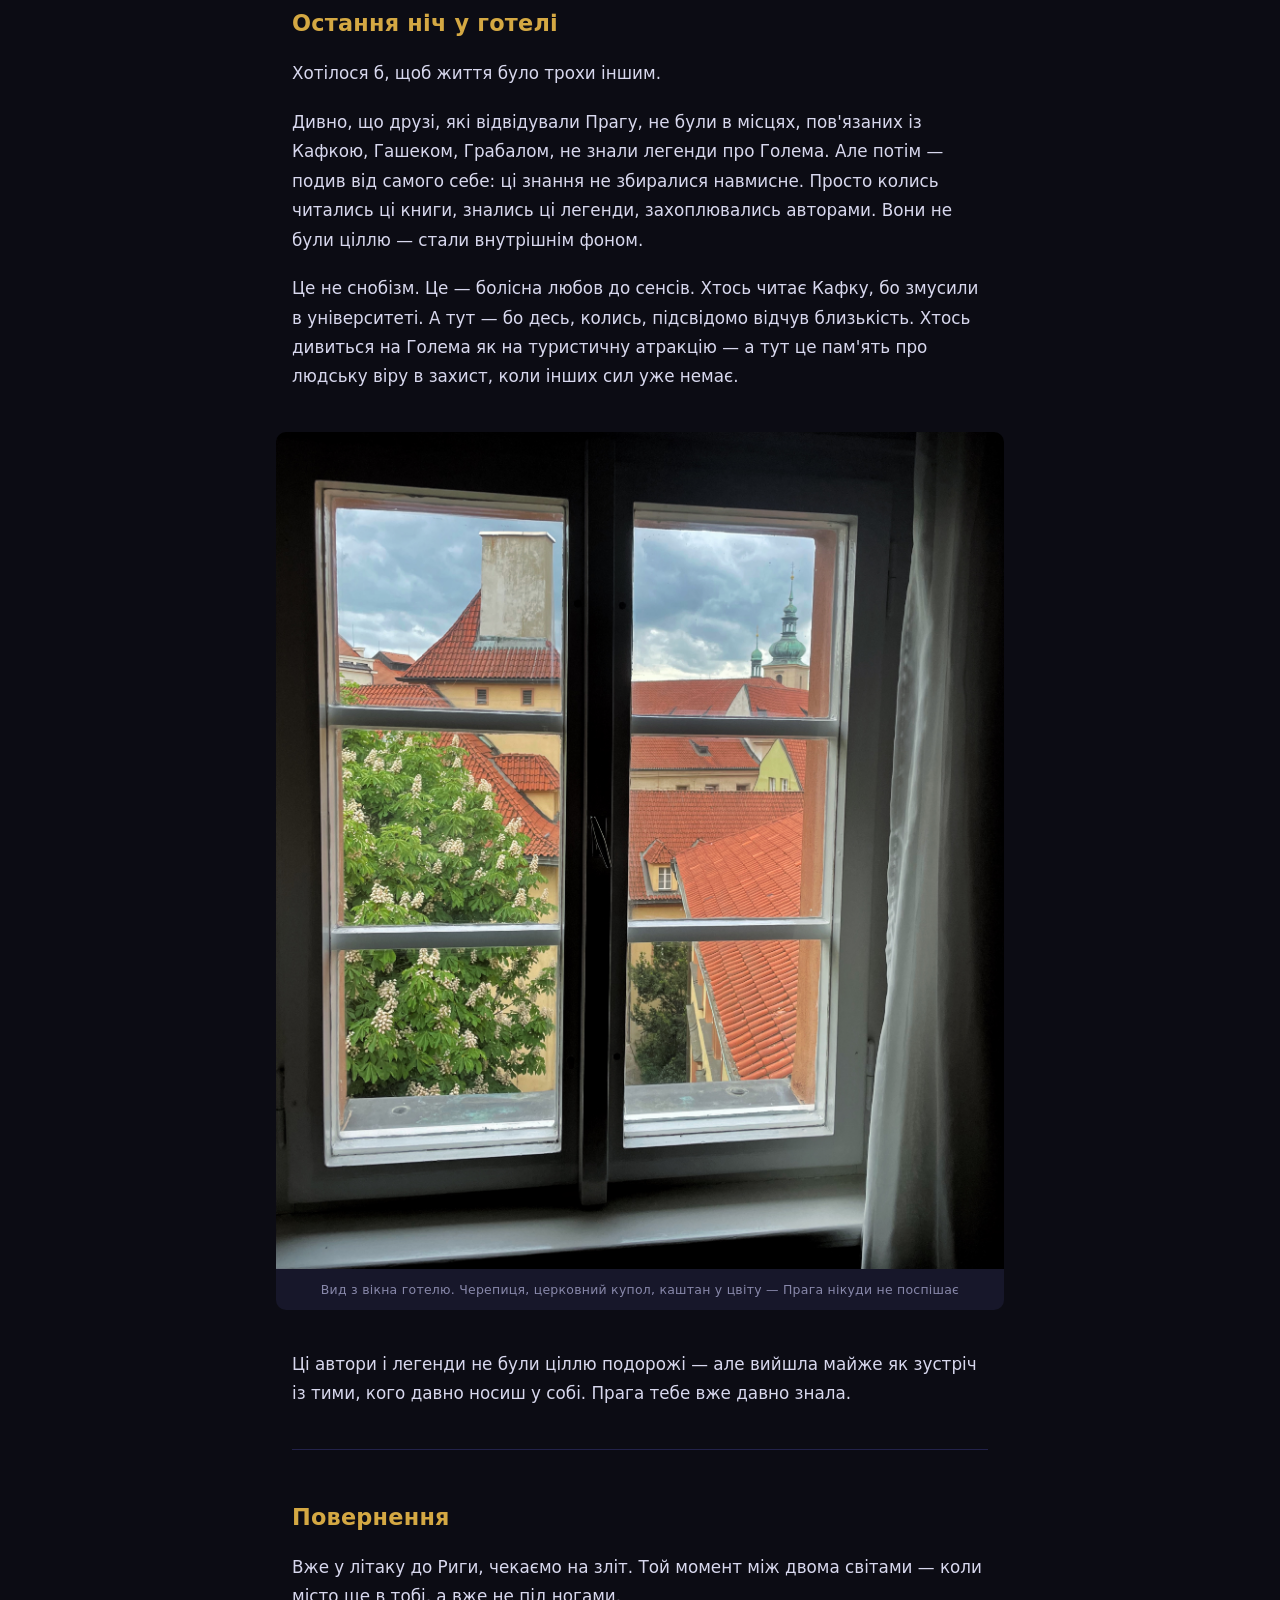
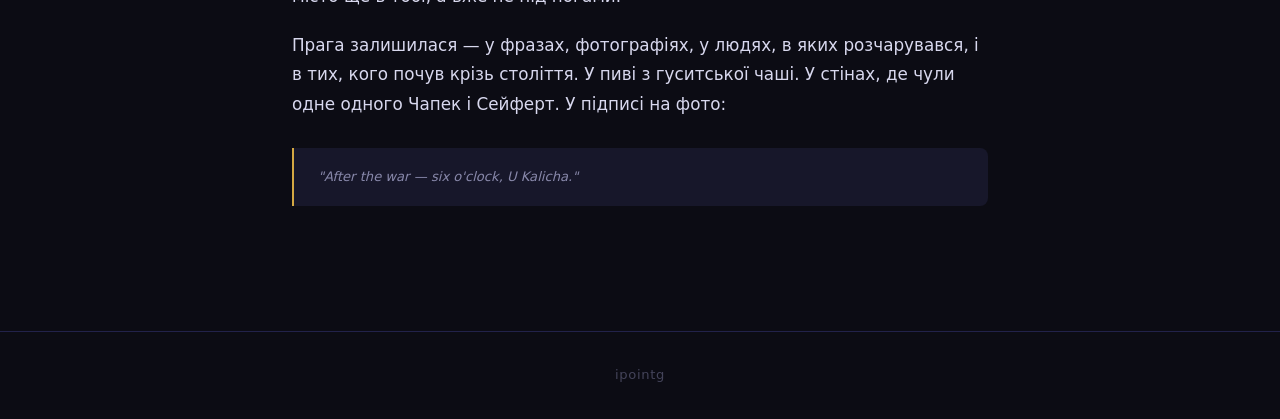
==== commit c13b3ce3: "redesign + add photos" ====
--- a/posts/prague-2026.html
+++ b/posts/prague-2026.html
@@ -8,192 +8,201 @@
 </head>
 <body>
 
-<header>
-  <div class="container">
-    <h1><a href="/personal_blog/">нотатки</a></h1>
-    <nav>думки, місця, книги</nav>
+<nav>
+  <a class="nav-logo" href="/personal_blog/">нотатки</a>
+  <span class="nav-sub">думки, місця, книги</span>
+</nav>
+
+<div class="hero">
+  <img src="../images/street.jpg" alt="Прага">
+  <div class="hero-overlay"></div>
+  <div class="hero-title">
+    <h1>Прага. Нотатки з подорожі</h1>
+    <div class="post-date">Квітень 2026</div>
   </div>
-</header>
+</div>
 
 <main class="container">
-  <article class="post">
-
-    <div class="post-header">
-      <h1>Прага. Нотатки з подорожі</h1>
-      <div class="post-meta">2026</div>
-    </div>
-
-    <div class="post-content">
-
-      <h2>Ресторан "У Голема" (U Golema)</h2>
-
-      <p>Сидимо в ресторані "У Голема" — і на дверях висить мезуза. Це невеликий футляр із пергаментом, де вручну написані уривки з Тори (молитва "Шма Ісраель"). Євреї кріплять її на правий косяк дверей — верхнім кінцем усередину дому.</p>
-
-      <p>Назва закладу одразу пов'язує з легендою: у XVI столітті в Празі жив рабин Єгуда Лев бен Бецалель (Maharal) — мудрець і кабаліст. За легендою, він створив Голема — велетня з глини, щоб захищати єврейську громаду від погромів. Голем ожив завдяки святому імені Бога, написаному на пергаменті — його клали йому в рот або на лоб. З часом Голем став неконтрольованим, і рабин видалив ім'я — Голем розсипався на порох. За переказами, його рештки досі лежать на горищі Старонової синагоги (Staronová synagoga) в Празі.</p>
-
-      <p>Кожен, хто бореться, хоче вірити, що знайдеться той, хто захистить і принесе справедливість — тому існує легенда про Голема.</p>
-
-      <hr>
-
-      <h2>Obecní dům (Обецні Дум)</h2>
-
-      <p>Пройшли повз ресторан — і він дуже нагадував той, де працював Ян Діте у фільмі "Я обслуговував англійського короля". Виявилося — це і є він. <em>Це дійсно був він.</em> Сцени фільму (2006, режисер Іржі Менцель / Jiří Menzel) знімалися саме тут, у головному ресторані Обецні Думу. Будівля — визначний приклад ар-нуво, розташована поруч із готелем "Париж" (Hotel Paříž).</p>
-
-      <p><strong>Богуміл Грабал (Bohumil Hrabal)</strong>, роман "Я обслуговував англійського короля" (<em>Obsluhoval jsem anglického krále</em>, 1971, опублікований у Чехословаччині лише після 1989 через цензуру). Головний герой — Ян Діте, кар'єрист і офіціант, що мріє стати мільйонером. Він проходить через довоєнну Першу республіку, нацистську окупацію і комуністичний режим. Роман глибоко іронічний, з гротеском і критикою тоталітаризму.</p>
-
-      <hr>
-
-      <h2>U Zlatého tygra (У Золотого тигра)</h2>
-
-      <p>Husova 228/17, Staré Město — улюблений паб Богуміла Грабала. Він проводив тут час і, очевидно, місце зберегло ту саму атмосферу, яку він описував у своїх романах.</p>
-
-      <p>У романі є характерний епізод: багатії цілий день сидять і сперечаються, яке пиво найкраще в Чехії — з Пльзеня (Plzeň), з Будєйовиць (České Budějovice), чи ще звідкись. Кожен доводить, що його правда єдино правильна, бо він це пиво п'є вже тридцять років. Тонка сатира на впертість і те, як у стабільному житті можна "воювати" не за ідеї, а за смак.</p>
-
-      <blockquote>
-        <p>«Вони сперечалися цілий день, яке пиво найкраще — з Пльзеня, з Будєйовиць, чи звідкись іще — і кожен наполягав, що лише його думка правильна, бо він це пиво п'є вже тридцять років…»</p>
-        <p><em>"They argued all day about which beer was the best — from Plzeň, from Budějovice, or from some other place — and each insisted that only his opinion was right, because he'd been drinking that beer for thirty years…"</em></p>
-        <p>— Bohumil Hrabal, <em>Obsluhoval jsem anglického krále</em></p>
-      </blockquote>
-
-      <blockquote>
-        <p>«Коли я побачив себе в дзеркалі з яскравим пльзенським пивом у руках, мені здалося, що я інший. Я зрозумів, що мушу перестати вважати себе маленьким і непоказним.»</p>
-        <p><em>"When I saw myself in the mirror carrying the bright Pilsner beer, I seemed different somehow. I saw that I'd have to stop thinking of myself as small and ugly."</em></p>
-        <p>— Bohumil Hrabal, <em>Obsluhoval jsem anglického krále</em></p>
-      </blockquote>
-
-      <hr>
-
-      <h2>Národní kavárna (Національна кав'ярня)</h2>
-
-      <p>Зайшли до закладу — багато цитат і фотографій різних літераторів, навіть фото Карела Чапека (Karel Čapek). Виявилося, це не просто тематичний заклад — тут він справді бував.</p>
-
-      <p>Кав'ярня заснована у 1896 році як Imperial Café, після реконструкції 1923 року перейменована і переживала розквіт до 1928-го — стала центром культурного життя Праги. Постійні відвідувачі: брати Карел і Йозеф Чапеки (Karel і Josef Čapkové), Вітезслав Незвал (Vítězslav Nezval), Ярослав Сейферт (Jaroslav Seifert), Фердинанд Пероутка (Ferdinand Peroutka), Владислав Ванчура (Vladislav Vančura). Інтер'єр зберігся: бордові меблі Честерфілд, мармурові столи, стільці Тонет, кришталеві люстри.</p>
-
-      <p><em>Неймовірно — таке відчуття, ніби сидиш поруч із Чапеком або Сейфертом і ловиш уламки їхніх думок у повітрі.</em></p>
-
-      <p>Сидячи там, прийшла думка: це Чапек казав, що русня все навколо поспішає назвати слов'янським, щоб потім все слов'янське назвати російським? Виявилося — точної такої цитати немає, але суть цілком чапеківська.</p>
-
-      <p><strong>Карел Чапек (Karel Čapek) про Росію.</strong> Зі збірки "Листи з Росії" (<em>Listy z Ruska</em>):</p>
-
-      <blockquote>
-        <p>«В сергієвському монастирі я спостерігав неуцтво і забобонність православ'я; і цим хотіли слов'янофіли врятувати Слов'янство! Загалом я виніс з Росії те саме, що й Гавлічек: любов до російського народу і відразу до офіційної політики та панівної інтелігенції».</p>
-        <p><em>«V sergijevském klášteře jsem byl hostem u otce igumena — pozoroval jsem tu nevědomost a pověrčivost pravoslaví; a tím chtěli slavjanofilové zachránit Slovanstvo! Celkem jsem si z Ruska odnesl totéž co Havlíček: lásku k ruskému lidu a odpor k oficielní politice a panující inteligenci.»</em></p>
-      </blockquote>
-
-      <p><strong>Мілан Кундера (Milan Kundera)</strong> в есе "Викрадення Заходу" (<em>Un Occident kidnappé</em>, 1983) писав, що Центральна Європа, включно з Чехословаччиною та Україною, була "викрадена" Росією — і має більше спільного із Заходом.</p>
-
-      <p><strong>Петр Павел (Petr Pavel)</strong> — перший іноземний президент, що відвідав схід України після початку повномасштабного вторгнення. <strong>Петр Фіала (Petr Fiala)</strong> у 2022 разом із лідерами Польщі та Словенії відвідав Київ.</p>
-
-      <p><strong>Чехи та українці — спільне:</strong></p>
-      <ul>
-        <li>XV ст.: українці брали участь у гуситських війнах (husitské války) на боці чехів.</li>
-        <li>Гетьман Пилип Орлик, автор першої української конституції, походив із чеської родини.</li>
-        <li>XIX ст.: чеські колоністи заснували поселення на Волині, Поділлі та в Криму.</li>
-        <li>Міжвоєнний період: Прага стала центром української політичної еміграції — тут діяли Український вільний університет та Українська господарська академія.</li>
-        <li>2022: Чехія прийняла сотні тисяч українських біженців. Немає ніякої "Східної України" чи "Західної України" — є схід і захід України, бо Україна єдина.</li>
-      </ul>
-
-      <hr>
-
-      <h2>U Kalicha (У Келиха / У Чаші)</h2>
-
-      <p>Дуже смачно, порції величезні. Давно не пив пиво — але місцеве неймовірно гарне.</p>
-
-      <p><em>Kalich</em> чеською — келих, чаша. Але тут є глибший шар: чаша — головний символ гуситів XV ст. Вона означала право мирян приймати причастя вином, як і духовенство — тобто рівність. Гуситів тому й називали "каліксти" (від лат. <em>sub utraque specie</em> — "в обох видах"). Тобто заклад, де Швейк домовлявся зустрітися після війни, носить ім'я символу середньовічного чеського спротиву. Ти п'єш пиво з келиха — символу рівності й спротиву — а на стіні поруч Швейк з посмішкою, яка пережила всі імперії.</p>
-
-      <p><strong>Ярослав Гашек (Jaroslav Hašek) і Швейк.</strong> <em>Osudy dobrého vojáka Švejka za světové války — The Fateful Adventures of the Good Soldier Švejk During the World War.</em> Саме тут Швейк домовлявся зустрітися після війни.</p>
-
-      <blockquote>
-        <p>«Po válce — v šest hodin v U Kalicha…»</p>
-        <p>«Після війни — о шостій у "У Калиха"...»</p>
-        <p><em>"After the war — six o'clock, U Kalicha."</em></p>
-      </blockquote>
-
-      <blockquote>
-        <p>«Ježíš Kristus byl taky nevinný, ale přesto ho ukřižovali. Nikdy se nikdo nestaral o to, je-li člověk nevinný.»</p>
-        <p>«Ісус Христос теж був невинний — але все одно його розіп'яли. Ніхто ніколи не турбувався про те, що людина невинна.»</p>
-        <p><em>"Jesus Christ was also innocent, but he was crucified nonetheless. Nobody ever cared whether a man was innocent."</em></p>
-      </blockquote>
-
-      <blockquote>
-        <p>«V armádě rozum nesmí být, musí se poslouchat a nemyslet.»</p>
-        <p>«В армії розум — це шкідлива штука. В армії треба слухатись і не думати.»</p>
-        <p><em>"In the army there must be no reason — one must obey and not think."</em></p>
-      </blockquote>
-
-      <p>На стінах — написи з усього світу. "Слава ЗСУ!", "Soldado Svejk", "la cerveza checa", підпис консула Монголії — маленький всесвіт у стилі Гашека: абсурдний, веселий, щирий.</p>
-
-      <hr>
-
-      <h2>Вежа блазнів. Сапковський</h2>
-
-      <p>Зроблене в Празі фото викликало асоціацію з початком роману Анджея Сапковського "Narrenturm" ("Вежа блазнів", перша частина Гуситської трилогії). Роман починається з інтимної сцени між Рейневаном (Реймаром з Бєляви) та Аделею фон Штерча — і паралельного опису того, що відбувається за вікном: дзвони церкви, теплий літній день, крики торговців, стукіт копит, гомін вулиці. Контраст між затишком кімнати та життям назовні, яке незабаром вторгнеться і змусить Рейневана тікати від помсти родини Штерча.</p>
-
-      <blockquote>
-        <p><em>«Qui confidunt in Domino, sicut mons Sion<br>
-        non commovebitur in aeternum,<br>
-        qui habitat in Hierusalem…»</em></p>
-        <p>«Це вже третій псалом», — подумав Рейневан. «Як швидко минають миті щастя…»</p>
-        <p><em>"That's already the third psalm," thought Reynevan. "How swiftly moments of happiness pass…"</em></p>
-        <p>— Andrzej Sapkowski, <em>Narrenturm</em></p>
-      </blockquote>
-
-      <hr>
-
-      <h2>Lennonova zeď (Стіна Джона Леннона)</h2>
-
-      <p>Розташована в Малостранській частині міста (Malá Strana). З 1980-х тут з'являються графіті про мир і свободу. Поруч — сувенірна крамниця: жовтий підводний човен із написом російською "отважный" чи подібним. У оригіналі The Beatles нічого такого немає. Це ще одна деталь, куди тягнуть щось російське — під виглядом "декору" чи "ностальгії". М'яка інтервенція, яка краде культурний простір.</p>
-
-      <hr>
-
-      <h2>Sametová revoluce (Оксамитова революція) і ключі</h2>
-
-      <p>Дзеленчання ключами — символ протесту в Чехії та Словаччині. 17 листопада 1989 поліція жорстко розігнала студентський марш у Празі — це стало іскрою. Сотні тисяч виходили на площі, театри й університети страйкували. Дзеленчання означало: "час пакувати речі" і "відчинити двері свободі". 24 листопада компартія пішла у відставку. 29 грудня президентом обрали Вацлава Гавела (Václav Havel). Революція "оксамитова" — жодного кровопролиття. 1993 — "оксамитове розлучення": Чехія і Словаччина розійшлися мирно.</p>
-
-      <p>Нещодавно цей самий жест використали словацькі школярі — почали дзеленчати ключами на зустрічі з Робертом Фіцо (Robert Fico) і вийшли з зали.</p>
-
-      <hr>
-
-      <h2>Таксі назад до готелю</h2>
-
-      <p>Гарний настрій, вечір із Грабалом і Гашеком за плечима — викликали таксі, приїхав українець. Заговорили — і виявився якийсь руснявий. Казав, що з Ужгорода, але говорив: "Україні кінець, переїхав до Чехії", "немає сенсу боротися з РФ, все одно така країна переможе", "в радянському союзі Ужгород підтримували, а незалежна — нищила". Слово "незалежна" підкреслював із зневагою. Наприкінці поскаржився на заробіток: орендують машину на трьох, бо людей після 24 лютого стало більше, а гроші треба ділити.</p>
-
-      <p>Це не просто випадковий незнайомець — це людина, яка називає себе українцем, але говорить ніби з методички агітпропу. Зрада зсередини. Те, що для тебе — боротьба і надія, для нього — "несенс". І він не вміє заробляти, бо не розуміє як це працює і нічому новому не вчиться — але винні всі навколо.</p>
-
-      <p>Дуже неприємно це чути після такого дня. Є просто біль і подив: як хтось може так легковажно зневажити те, що для тебе — гідність, Батьківщина, життя.</p>
-
-      <hr>
-
-      <h2>Остання ніч у готелі</h2>
-
-      <p>Хотілося б, щоб життя було трохи іншим.</p>
-
-      <p>Дивно, що друзі, які відвідували Прагу, не були в місцях, пов'язаних із Кафкою, Гашеком, Грабалом, не знали легенди про Голема. Але потім — подив від самого себе: ці знання не збиралися навмисне. Просто колись читались ці книги, знались ці легенди, захоплювались авторами. Вони не були ціллю — стали внутрішнім фоном.</p>
-
-      <p>Це не снобізм. Це — болісна любов до сенсів. Хтось читає Кафку, бо змусили в університеті. А тут — бо десь, колись, підсвідомо відчув близькість. Хтось дивиться на Голема як на туристичну атракцію — а тут це пам'ять про людську віру в захист, коли інших сил уже немає.</p>
-
-      <p>Ці автори і легенди не були ціллю подорожі — але вийшла майже як зустріч із тими, кого давно носиш у собі. Прага тебе вже давно знала.</p>
-
-      <hr>
-
-      <h2>Повернення</h2>
-
-      <p>Вже у літаку до Риги, чекаємо на зліт. Той момент між двома світами — коли місто ще в тобі, а вже не під ногами.</p>
-
-      <p>Прага залишилася — у фразах, фотографіях, у людях, в яких розчарувався, і в тих, кого почув крізь століття. У пиві з гуситської чаші. У стінах, де чули одне одного Чапек і Сейферт. У підписі на фото:</p>
-
-      <blockquote>
-        <p><em>"After the war — six o'clock, U Kalicha."</em></p>
-      </blockquote>
-
-    </div>
+  <article class="post-body">
+
+    <h2>Ресторан "У Голема" (U Golema)</h2>
+
+    <p>Сидимо в ресторані "У Голема" — і на дверях висить мезуза. Це невеликий футляр із пергаментом, де вручну написані уривки з Тори (молитва "Шма Ісраель"). Євреї кріплять її на правий косяк дверей — верхнім кінцем усередину дому.</p>
+
+    <p>Назва закладу одразу пов'язує з легендою: у XVI столітті в Празі жив рабин Єгуда Лев бен Бецалель (Maharal) — мудрець і кабаліст. За легендою, він створив Голема — велетня з глини, щоб захищати єврейську громаду від погромів. Голем ожив завдяки святому імені Бога, написаному на пергаменті — його клали йому в рот або на лоб. З часом Голем став неконтрольованим, і рабин видалив ім'я — Голем розсипався на порох. За переказами, його рештки досі лежать на горищі Старонової синагоги (Staronová synagoga) в Празі.</p>
+
+    <p>Кожен, хто бореться, хоче вірити, що знайдеться той, хто захистить і принесе справедливість — тому існує легенда про Голема.</p>
+
+    <hr>
+
+    <h2>Obecní dům (Обецні Дум)</h2>
+
+    <p>Пройшли повз ресторан — і він дуже нагадував той, де працював Ян Діте у фільмі "Я обслуговував англійського короля". Виявилося — це і є він. <em>Це дійсно був він.</em> Сцени фільму (2006, режисер Іржі Менцель / Jiří Menzel) знімалися саме тут, у головному ресторані Обецні Думу. Будівля — визначний приклад ар-нуво, розташована поруч із готелем "Париж" (Hotel Paříž).</p>
+
+    <p><strong>Богуміл Грабал (Bohumil Hrabal)</strong>, роман "Я обслуговував англійського короля" (<em>Obsluhoval jsem anglického krále</em>, 1971, опублікований у Чехословаччині лише після 1989 через цензуру). Головний герой — Ян Діте, кар'єрист і офіціант, що мріє стати мільйонером. Він проходить через довоєнну Першу республіку, нацистську окупацію і комуністичний режим. Роман глибоко іронічний, з гротеском і критикою тоталітаризму.</p>
+
+    <hr>
+
+    <h2>U Zlatého tygra (У Золотого тигра)</h2>
+
+    <p>Husova 228/17, Staré Město — улюблений паб Богуміла Грабала. Він проводив тут час і, очевидно, місце зберегло ту саму атмосферу, яку він описував у своїх романах.</p>
+
+    <p>У романі є характерний епізод: багатії цілий день сидять і сперечаються, яке пиво найкраще в Чехії — з Пльзеня (Plzeň), з Будєйовиць (České Budějovice), чи ще звідкись. Кожен доводить, що його правда єдино правильна, бо він це пиво п'є вже тридцять років. Тонка сатира на впертість і те, як у стабільному житті можна "воювати" не за ідеї, а за смак.</p>
+
+    <blockquote>
+      <p>«Вони сперечалися цілий день, яке пиво найкраще — з Пльзеня, з Будєйовиць, чи звідкись іще — і кожен наполягав, що лише його думка правильна, бо він це пиво п'є вже тридцять років…»</p>
+      <p><em>"They argued all day about which beer was the best — from Plzeň, from Budějovice, or from some other place — and each insisted that only his opinion was right, because he'd been drinking that beer for thirty years…"</em></p>
+      <p>— Bohumil Hrabal, Obsluhoval jsem anglického krále</p>
+    </blockquote>
+
+    <figure class="post-photo">
+      <img src="../images/beer.jpg" alt="Пльзенське і темне пиво на вулиці Праги">
+      <figcaption>Pilsner Urquell і темне — той самий вічний спір у склянці</figcaption>
+    </figure>
+
+    <blockquote>
+      <p>«Коли я побачив себе в дзеркалі з яскравим пльзенським пивом у руках, мені здалося, що я інший. Я зрозумів, що мушу перестати вважати себе маленьким і непоказним.»</p>
+      <p><em>"When I saw myself in the mirror carrying the bright Pilsner beer, I seemed different somehow. I saw that I'd have to stop thinking of myself as small and ugly."</em></p>
+      <p>— Bohumil Hrabal, Obsluhoval jsem anglického krále</p>
+    </blockquote>
+
+    <hr>
+
+    <h2>Národní kavárna (Національна кав'ярня)</h2>
+
+    <p>Зайшли до закладу — багато цитат і фотографій різних літераторів, навіть фото Карела Чапека (Karel Čapek). Виявилося, це не просто тематичний заклад — тут він справді бував.</p>
+
+    <p>Кав'ярня заснована у 1896 році як Imperial Café, після реконструкції 1923 року перейменована і переживала розквіт до 1928-го — стала центром культурного життя Праги. Постійні відвідувачі: брати Карел і Йозеф Чапеки (Karel і Josef Čapkové), Вітезслав Незвал (Vítězslav Nezval), Ярослав Сейферт (Jaroslav Seifert), Фердинанд Пероутка (Ferdinand Peroutka), Владислав Ванчура (Vladislav Vančura). Інтер'єр зберігся: бордові меблі Честерфілд, мармурові столи, стільці Тонет, кришталеві люстри.</p>
+
+    <p><em>Неймовірно — таке відчуття, ніби сидиш поруч із Чапеком або Сейфертом і ловиш уламки їхніх думок у повітрі.</em></p>
+
+    <p>Сидячи там, прийшла думка: це Чапек казав, що русня все навколо поспішає назвати слов'янським, щоб потім все слов'янське назвати російським? Виявилося — точної такої цитати немає, але суть цілком чапеківська.</p>
+
+    <p><strong>Карел Чапек (Karel Čapek) про Росію.</strong> Зі збірки "Листи з Росії" (<em>Listy z Ruska</em>):</p>
+
+    <blockquote>
+      <p>«В сергієвському монастирі я спостерігав неуцтво і забобонність православ'я; і цим хотіли слов'янофіли врятувати Слов'янство! Загалом я виніс з Росії те саме, що й Гавлічек: любов до російського народу і відразу до офіційної політики та панівної інтелігенції».</p>
+      <p><em>«V sergijevském klášteře jsem byl hostem u otce igumena — pozoroval jsem tu nevědomost a pověrčivost pravoslaví; a tím chtěli slavjanofilové zachránit Slovanstvo! Celkem jsem si z Ruska odnesl totéž co Havlíček: lásku k ruskému lidu a odpor k oficielní politice a panující inteligenci.»</em></p>
+      <p>— Karel Čapek, Listy z Ruska</p>
+    </blockquote>
+
+    <p><strong>Мілан Кундера (Milan Kundera)</strong> в есе "Викрадення Заходу" (<em>Un Occident kidnappé</em>, 1983) писав, що Центральна Європа, включно з Чехословаччиною та Україною, була "викрадена" Росією — і має більше спільного із Заходом.</p>
+
+    <p><strong>Петр Павел (Petr Pavel)</strong> — перший іноземний президент, що відвідав схід України після початку повномасштабного вторгнення. <strong>Петр Фіала (Petr Fiala)</strong> у 2022 разом із лідерами Польщі та Словенії відвідав Київ.</p>
+
+    <p><strong>Чехи та українці — спільне:</strong></p>
+    <ul>
+      <li>XV ст.: українці брали участь у гуситських війнах (husitské války) на боці чехів.</li>
+      <li>Гетьман Пилип Орлик, автор першої української конституції, походив із чеської родини.</li>
+      <li>XIX ст.: чеські колоністи заснували поселення на Волині, Поділлі та в Криму.</li>
+      <li>Міжвоєнний період: Прага стала центром української політичної еміграції — тут діяли Український вільний університет та Українська господарська академія.</li>
+      <li>2022: Чехія прийняла сотні тисяч українських біженців. Немає ніякої "Східної України" чи "Західної України" — є схід і захід України, бо Україна єдина.</li>
+    </ul>
+
+    <hr>
+
+    <h2>U Kalicha (У Келиха / У Чаші)</h2>
+
+    <p>Дуже смачно, порції величезні. Давно не пив пиво — але місцеве неймовірно гарне.</p>
+
+    <p><em>Kalich</em> чеською — келих, чаша. Але тут є глибший шар: чаша — головний символ гуситів XV ст. Вона означала право мирян приймати причастя вином, як і духовенство — тобто рівність. Гуситів тому й називали "каліксти" (від лат. <em>sub utraque specie</em> — "в обох видах"). Тобто заклад, де Швейк домовлявся зустрітися після війни, носить ім'я символу середньовічного чеського спротиву. Ти п'єш пиво з келиха — символу рівності й спротиву — а на стіні поруч Швейк з посмішкою, яка пережила всі імперії.</p>
+
+    <p><strong>Ярослав Гашек (Jaroslav Hašek) і Швейк.</strong> <em>Osudy dobrého vojáka Švejka za světové války — The Fateful Adventures of the Good Soldier Švejk During the World War.</em> Саме тут Швейк домовлявся зустрітися після війни.</p>
+
+    <blockquote>
+      <p>«Po válce — v šest hodin v U Kalicha…»</p>
+      <p>«Після війни — о шостій у "У Калиха"...»</p>
+      <p><em>"After the war — six o'clock, U Kalicha."</em></p>
+    </blockquote>
+
+    <blockquote>
+      <p>«Ježíš Kristus byl taky nevinný, ale přesto ho ukřižovali. Nikdy se nikdo nestaral o to, je-li člověk nevinný.»</p>
+      <p>«Ісус Христос теж був невинний — але все одно його розіп'яли. Ніхто ніколи не турбувався про те, що людина невинна.»</p>
+      <p><em>"Jesus Christ was also innocent, but he was crucified nonetheless. Nobody ever cared whether a man was innocent."</em></p>
+    </blockquote>
+
+    <blockquote>
+      <p>«V armádě rozum nesmí být, musí se poslouchat a nemyslet.»</p>
+      <p>«В армії розум — це шкідлива штука. В армії треба слухатись і не думати.»</p>
+      <p><em>"In the army there must be no reason — one must obey and not think."</em></p>
+    </blockquote>
+
+    <figure class="post-photo">
+      <img src="../images/kalicha-wall.jpg" alt="Стіна U Kalicha з написами з усього світу">
+      <figcaption>Strana Slavia ЗСУ, Soldado Svejk, підпис консула Монголії — маленький всесвіт у стилі Гашека</figcaption>
+    </figure>
+
+    <hr>
+
+    <h2>Вежа блазнів. Сапковський</h2>
+
+    <p>Зроблене в Празі фото викликало асоціацію з початком роману Анджея Сапковського "Narrenturm" ("Вежа блазнів", перша частина Гуситської трилогії). Роман починається з інтимної сцени між Рейневаном та Аделею фон Штерча — і паралельного опису того, що відбувається за вікном: дзвони церкви, теплий літній день, крики торговців, стукіт копит, гомін вулиці. Контраст між затишком кімнати та життям назовні, яке незабаром вторгнеться і змусить Рейневана тікати від помсти родини Штерча.</p>
+
+    <blockquote>
+      <p><em>«Qui confidunt in Domino, sicut mons Sion<br>non commovebitur in aeternum,<br>qui habitat in Hierusalem…»</em></p>
+      <p>«Це вже третій псалом», — подумав Рейневан. «Як швидко минають миті щастя…»</p>
+      <p><em>"That's already the third psalm," thought Reynevan. "How swiftly moments of happiness pass…"</em></p>
+      <p>— Andrzej Sapkowski, Narrenturm</p>
+    </blockquote>
+
+    <hr>
+
+    <h2>Lennonova zeď (Стіна Джона Леннона)</h2>
+
+    <p>Розташована в Малостранській частині міста (Malá Strana). З 1980-х тут з'являються графіті про мир і свободу. Поруч — сувенірна крамниця: жовтий підводний човен із написом російською "отважный" чи подібним. У оригіналі The Beatles нічого такого немає. Це ще одна деталь, куди тягнуть щось російське — під виглядом "декору" чи "ностальгії". М'яка інтервенція, яка краде культурний простір.</p>
+
+    <hr>
+
+    <h2>Sametová revoluce (Оксамитова революція) і ключі</h2>
+
+    <p>Дзеленчання ключами — символ протесту в Чехії та Словаччині. 17 листопада 1989 поліція жорстко розігнала студентський марш у Празі — це стало іскрою. Сотні тисяч виходили на площі, театри й університети страйкували. Дзеленчання означало: "час пакувати речі" і "відчинити двері свободі". 24 листопада компартія пішла у відставку. 29 грудня президентом обрали Вацлава Гавела (Václav Havel). Революція "оксамитова" — жодного кровопролиття. 1993 — "оксамитове розлучення": Чехія і Словаччина розійшлися мирно.</p>
+
+    <p>Нещодавно цей самий жест використали словацькі школярі — почали дзеленчати ключами на зустрічі з Робертом Фіцо (Robert Fico) і вийшли з зали.</p>
+
+    <hr>
+
+    <h2>Таксі назад до готелю</h2>
+
+    <p>Гарний настрій, вечір із Грабалом і Гашеком за плечима — викликали таксі, приїхав українець. Заговорили — і виявився якийсь руснявий. Казав, що з Ужгорода, але говорив: "Україні кінець, переїхав до Чехії", "немає сенсу боротися з РФ, все одно така країна переможе", "в радянському союзі Ужгород підтримували, а незалежна — нищила". Слово "незалежна" підкреслював із зневагою. Наприкінці поскаржився на заробіток: орендують машину на трьох, бо людей після 24 лютого стало більше, а гроші треба ділити.</p>
+
+    <p>Це не просто випадковий незнайомець — це людина, яка називає себе українцем, але говорить ніби з методички агітпропу. Зрада зсередини. Те, що для тебе — боротьба і надія, для нього — "несенс". І він не вміє заробляти, бо не розуміє як це працює і нічому новому не вчиться — але винні всі навколо.</p>
+
+    <p>Дуже неприємно це чути після такого дня. Є просто біль і подив: як хтось може так легковажно зневажити те, що для тебе — гідність, Батьківщина, життя.</p>
+
+    <hr>
+
+    <h2>Остання ніч у готелі</h2>
+
+    <p>Хотілося б, щоб життя було трохи іншим.</p>
+
+    <p>Дивно, що друзі, які відвідували Прагу, не були в місцях, пов'язаних із Кафкою, Гашеком, Грабалом, не знали легенди про Голема. Але потім — подив від самого себе: ці знання не збиралися навмисне. Просто колись читались ці книги, знались ці легенди, захоплювались авторами. Вони не були ціллю — стали внутрішнім фоном.</p>
+
+    <p>Це не снобізм. Це — болісна любов до сенсів. Хтось читає Кафку, бо змусили в університеті. А тут — бо десь, колись, підсвідомо відчув близькість. Хтось дивиться на Голема як на туристичну атракцію — а тут це пам'ять про людську віру в захист, коли інших сил уже немає.</p>
+
+    <figure class="post-photo">
+      <img src="../images/window.jpg" alt="Вид з вікна готелю на черепицю Праги">
+      <figcaption>Вид з вікна готелю. Черепиця, церковний купол, каштан у цвіту — Прага нікуди не поспішає</figcaption>
+    </figure>
+
+    <p>Ці автори і легенди не були ціллю подорожі — але вийшла майже як зустріч із тими, кого давно носиш у собі. Прага тебе вже давно знала.</p>
+
+    <hr>
+
+    <h2>Повернення</h2>
+
+    <p>Вже у літаку до Риги, чекаємо на зліт. Той момент між двома світами — коли місто ще в тобі, а вже не під ногами.</p>
+
+    <p>Прага залишилася — у фразах, фотографіях, у людях, в яких розчарувався, і в тих, кого почув крізь століття. У пиві з гуситської чаші. У стінах, де чули одне одного Чапек і Сейферт. У підписі на фото:</p>
+
+    <blockquote>
+      <p><em>"After the war — six o'clock, U Kalicha."</em></p>
+    </blockquote>
+
   </article>
 </main>
 
 <footer>
-  <div class="container">
-    ipointg
-  </div>
+  ipointg
 </footer>
 
 </body>
--- a/style.css
+++ b/style.css
@@ -1,185 +1,310 @@
 :root {
-  --bg: #faf9f7;
-  --text: #1a1a1a;
-  --muted: #666;
-  --accent: #c0392b;
-  --border: #e0ddd8;
-  --blockquote-bg: #f4f2ee;
-}
-
-* {
-  box-sizing: border-box;
-  margin: 0;
-  padding: 0;
-}
+  --bg: #0c0c14;
+  --bg2: #111120;
+  --surface: #17172a;
+  --border: #22224a;
+  --text: #eeeef6;
+  --muted: #8888aa;
+  --dim: #44445a;
+  --accent: #d4a843;
+  --accent-h: #e8c05a;
+  --accent-glow: rgba(212, 168, 67, 0.15);
+}
+
+* { box-sizing: border-box; margin: 0; padding: 0; }
+
+html { scroll-behavior: smooth; }
 
 body {
-  font-family: 'Georgia', 'Times New Roman', serif;
+  font-family: system-ui, -apple-system, sans-serif;
   background: var(--bg);
   color: var(--text);
-  line-height: 1.8;
-  font-size: 18px;
-}
-
-a {
-  color: var(--accent);
-  text-decoration: none;
-}
-
-a:hover {
-  text-decoration: underline;
-}
-
-/* Header */
-header {
+  line-height: 1.75;
+  font-size: 1.05rem;
+}
+
+a { color: var(--accent); text-decoration: none; transition: color 0.15s; }
+a:hover { color: var(--accent-h); }
+
+/* ── NAV ── */
+nav {
+  position: sticky;
+  top: 0;
+  z-index: 100;
+  background: rgba(12, 12, 20, 0.82);
+  backdrop-filter: blur(16px);
+  -webkit-backdrop-filter: blur(16px);
   border-bottom: 1px solid var(--border);
-  padding: 2rem 0;
-  text-align: center;
-}
-
-header h1 {
-  font-size: 1.6rem;
-  font-weight: normal;
-  letter-spacing: 0.05em;
-}
-
-header h1 a {
-  color: var(--text);
-}
-
-header nav {
-  margin-top: 0.5rem;
-  font-size: 0.9rem;
-  color: var(--muted);
-}
-
-/* Layout */
+  padding: 0 2rem;
+  height: 56px;
+  display: flex;
+  align-items: center;
+  justify-content: space-between;
+}
+
+.nav-logo {
+  font-size: 1rem;
+  font-weight: 600;
+  color: var(--text);
+  letter-spacing: 0.04em;
+}
+
+.nav-logo:hover { color: var(--accent); }
+
+.nav-sub {
+  font-size: 0.82rem;
+  color: var(--muted);
+}
+
+/* ── HERO ── */
+.hero {
+  position: relative;
+  height: clamp(320px, 55vw, 600px);
+  overflow: hidden;
+}
+
+.hero img {
+  width: 100%;
+  height: 100%;
+  object-fit: cover;
+  object-position: center 60%;
+  filter: brightness(0.6);
+}
+
+.hero-overlay {
+  position: absolute;
+  inset: 0;
+  background: linear-gradient(
+    to bottom,
+    transparent 30%,
+    rgba(12, 12, 20, 0.6) 70%,
+    var(--bg) 100%
+  );
+}
+
+.hero-title {
+  position: absolute;
+  bottom: 2.5rem;
+  left: 50%;
+  transform: translateX(-50%);
+  width: 100%;
+  max-width: 760px;
+  padding: 0 2rem;
+}
+
+.hero-title h1 {
+  font-size: clamp(1.8rem, 5vw, 3rem);
+  font-weight: 700;
+  line-height: 1.2;
+  color: #fff;
+}
+
+.hero-title .post-date {
+  margin-top: 0.4rem;
+  font-size: 0.85rem;
+  color: rgba(255,255,255,0.6);
+  letter-spacing: 0.08em;
+  text-transform: uppercase;
+}
+
+/* ── LAYOUT ── */
 .container {
-  max-width: 720px;
+  max-width: 760px;
   margin: 0 auto;
   padding: 0 2rem;
 }
 
-/* Index page */
+/* ── INDEX ── */
+.index-header {
+  padding: 5rem 0 2rem;
+  border-bottom: 1px solid var(--border);
+}
+
+.index-header h1 {
+  font-size: clamp(2rem, 5vw, 3rem);
+  font-weight: 700;
+  background: linear-gradient(135deg, var(--text) 30%, var(--accent));
+  -webkit-background-clip: text;
+  -webkit-text-fill-color: transparent;
+  background-clip: text;
+}
+
+.index-header p {
+  margin-top: 0.5rem;
+  color: var(--muted);
+  font-size: 0.95rem;
+}
+
 .post-list {
-  padding: 3rem 0;
-}
-
-.post-item {
-  padding: 2rem 0;
-  border-bottom: 1px solid var(--border);
-}
-
-.post-item:last-child {
-  border-bottom: none;
-}
-
-.post-item h2 {
-  font-size: 1.4rem;
-  font-weight: normal;
-  margin-bottom: 0.3rem;
-}
-
-.post-meta {
-  font-size: 0.85rem;
-  color: var(--muted);
-  margin-bottom: 0.8rem;
-  font-family: 'Helvetica Neue', sans-serif;
-}
-
-.post-excerpt {
-  color: #333;
-}
-
-/* Post page */
-.post {
-  padding: 3rem 0 5rem;
-}
-
-.post-header {
-  margin-bottom: 3rem;
-  padding-bottom: 2rem;
-  border-bottom: 1px solid var(--border);
-}
-
-.post-header h1 {
-  font-size: 2rem;
-  font-weight: normal;
+  padding: 3rem 0 6rem;
+  display: flex;
+  flex-direction: column;
+  gap: 1.5rem;
+}
+
+.post-card {
+  background: var(--surface);
+  border: 1px solid var(--border);
+  border-radius: 12px;
+  overflow: hidden;
+  display: grid;
+  grid-template-columns: 240px 1fr;
+  transition: border-color 0.2s, box-shadow 0.2s;
+  text-decoration: none;
+  color: var(--text);
+}
+
+.post-card:hover {
+  border-color: var(--accent);
+  box-shadow: 0 0 24px var(--accent-glow);
+  color: var(--text);
+}
+
+.post-card-img {
+  height: 180px;
+  overflow: hidden;
+}
+
+.post-card-img img {
+  width: 100%;
+  height: 100%;
+  object-fit: cover;
+  transition: transform 0.4s;
+}
+
+.post-card:hover .post-card-img img {
+  transform: scale(1.04);
+}
+
+.post-card-body {
+  padding: 1.5rem;
+  display: flex;
+  flex-direction: column;
+  justify-content: center;
+}
+
+.post-card-date {
+  font-size: 0.78rem;
+  text-transform: uppercase;
+  letter-spacing: 0.1em;
+  color: var(--accent);
+  margin-bottom: 0.5rem;
+}
+
+.post-card-body h2 {
+  font-size: 1.2rem;
+  font-weight: 600;
   line-height: 1.3;
-  margin-bottom: 0.5rem;
-}
-
-.post-header .post-meta {
-  margin: 0;
-}
-
-/* Post content */
-.post-content h2 {
-  font-size: 1.3rem;
-  font-weight: normal;
-  margin: 2.5rem 0 1rem;
-  color: var(--text);
-}
-
-.post-content h2::before {
-  content: '— ';
+  margin-bottom: 0.6rem;
+}
+
+.post-card-body p {
+  font-size: 0.9rem;
+  color: var(--muted);
+  line-height: 1.5;
+}
+
+/* ── POST CONTENT ── */
+.post-body {
+  padding: 3.5rem 0 6rem;
+}
+
+.post-body h2 {
+  font-size: clamp(1.15rem, 3vw, 1.4rem);
+  font-weight: 600;
+  margin: 3rem 0 1rem;
   color: var(--accent);
-}
-
-.post-content p {
+  letter-spacing: 0.01em;
+}
+
+.post-body p {
   margin-bottom: 1.2rem;
-}
-
-.post-content hr {
+  color: #d8d8ee;
+}
+
+.post-body hr {
   border: none;
   border-top: 1px solid var(--border);
   margin: 2.5rem 0;
 }
 
-.post-content blockquote {
-  background: var(--blockquote-bg);
-  border-left: 3px solid var(--accent);
-  padding: 1rem 1.4rem;
-  margin: 1.5rem 0;
+.post-body blockquote {
+  border-left: 2px solid var(--accent);
+  background: var(--surface);
+  padding: 1.1rem 1.5rem;
+  margin: 1.8rem 0;
+  border-radius: 0 8px 8px 0;
+}
+
+.post-body blockquote p {
+  margin-bottom: 0.35rem;
   font-style: italic;
-}
-
-.post-content blockquote p {
-  margin-bottom: 0.4rem;
-}
-
-.post-content blockquote p:last-child {
+  color: #c8c8e0;
+  font-size: 0.97rem;
+}
+
+.post-body blockquote p:last-child {
   margin-bottom: 0;
-}
-
-.post-content ul, .post-content ol {
-  margin: 1rem 0 1.2rem 2rem;
-}
-
-.post-content li {
-  margin-bottom: 0.3rem;
-}
-
-.post-content strong {
-  font-weight: bold;
-}
-
-.post-content em {
+  font-style: normal;
+  font-size: 0.82rem;
+  color: var(--muted);
+}
+
+.post-body ul {
+  margin: 1rem 0 1.2rem 1.5rem;
+  color: #d0d0ea;
+}
+
+.post-body li {
+  margin-bottom: 0.35rem;
+  font-size: 0.97rem;
+}
+
+.post-body strong {
+  color: var(--text);
+  font-weight: 600;
+}
+
+.post-body em {
   font-style: italic;
 }
 
-/* Footer */
+/* ── INLINE PHOTOS ── */
+.post-photo {
+  margin: 2.5rem -1rem;
+  border-radius: 10px;
+  overflow: hidden;
+}
+
+.post-photo img {
+  width: 100%;
+  height: auto;
+  display: block;
+}
+
+.post-photo figcaption {
+  padding: 0.6rem 1rem;
+  font-size: 0.78rem;
+  color: var(--muted);
+  text-align: center;
+  background: var(--surface);
+  letter-spacing: 0.02em;
+}
+
+/* ── FOOTER ── */
 footer {
   border-top: 1px solid var(--border);
   padding: 2rem 0;
   text-align: center;
-  font-size: 0.85rem;
-  color: var(--muted);
-  font-family: 'Helvetica Neue', sans-serif;
-}
-
-@media (max-width: 600px) {
-  body { font-size: 16px; }
+  font-size: 0.82rem;
+  color: var(--dim);
+  letter-spacing: 0.05em;
+}
+
+@media (max-width: 640px) {
+  .post-card { grid-template-columns: 1fr; }
+  .post-card-img { height: 200px; }
+  .post-photo { margin: 2rem 0; }
+  nav { padding: 0 1.2rem; }
   .container { padding: 0 1.2rem; }
-  .post-header h1 { font-size: 1.6rem; }
-}
+}
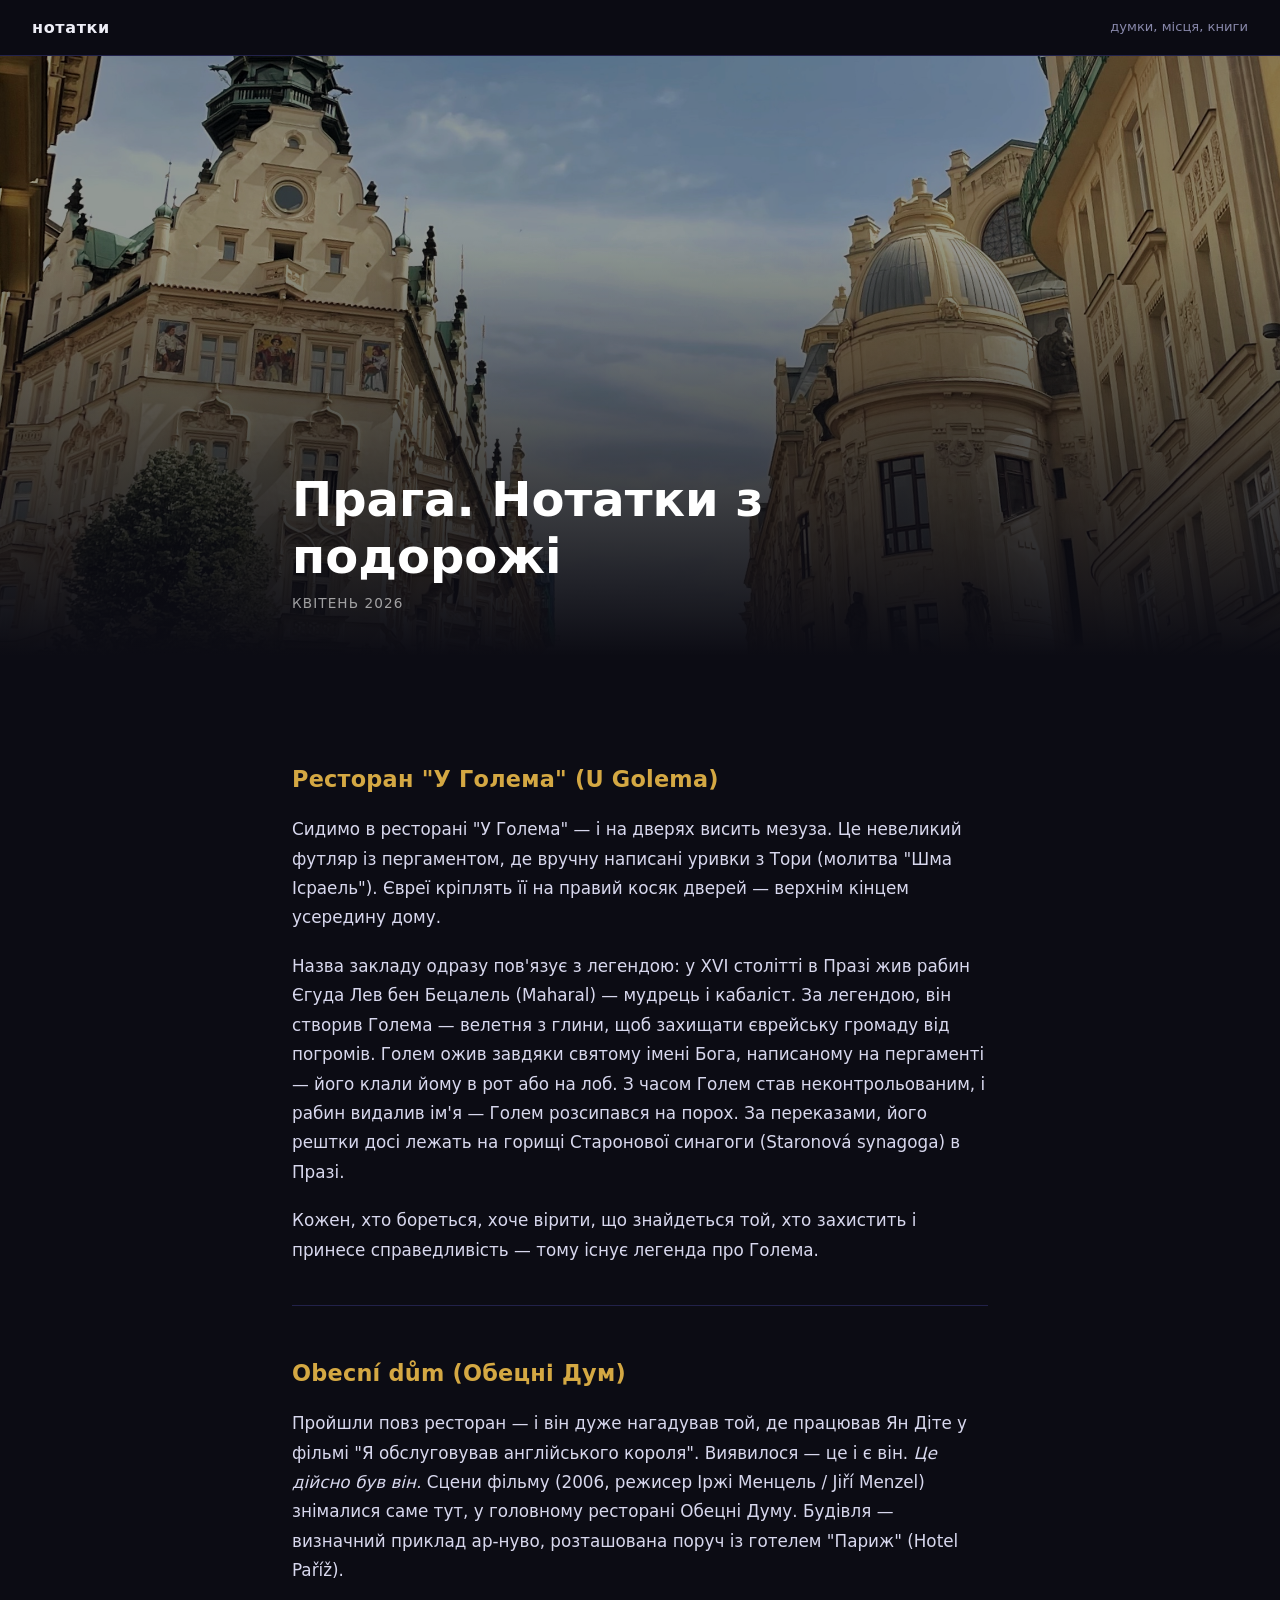
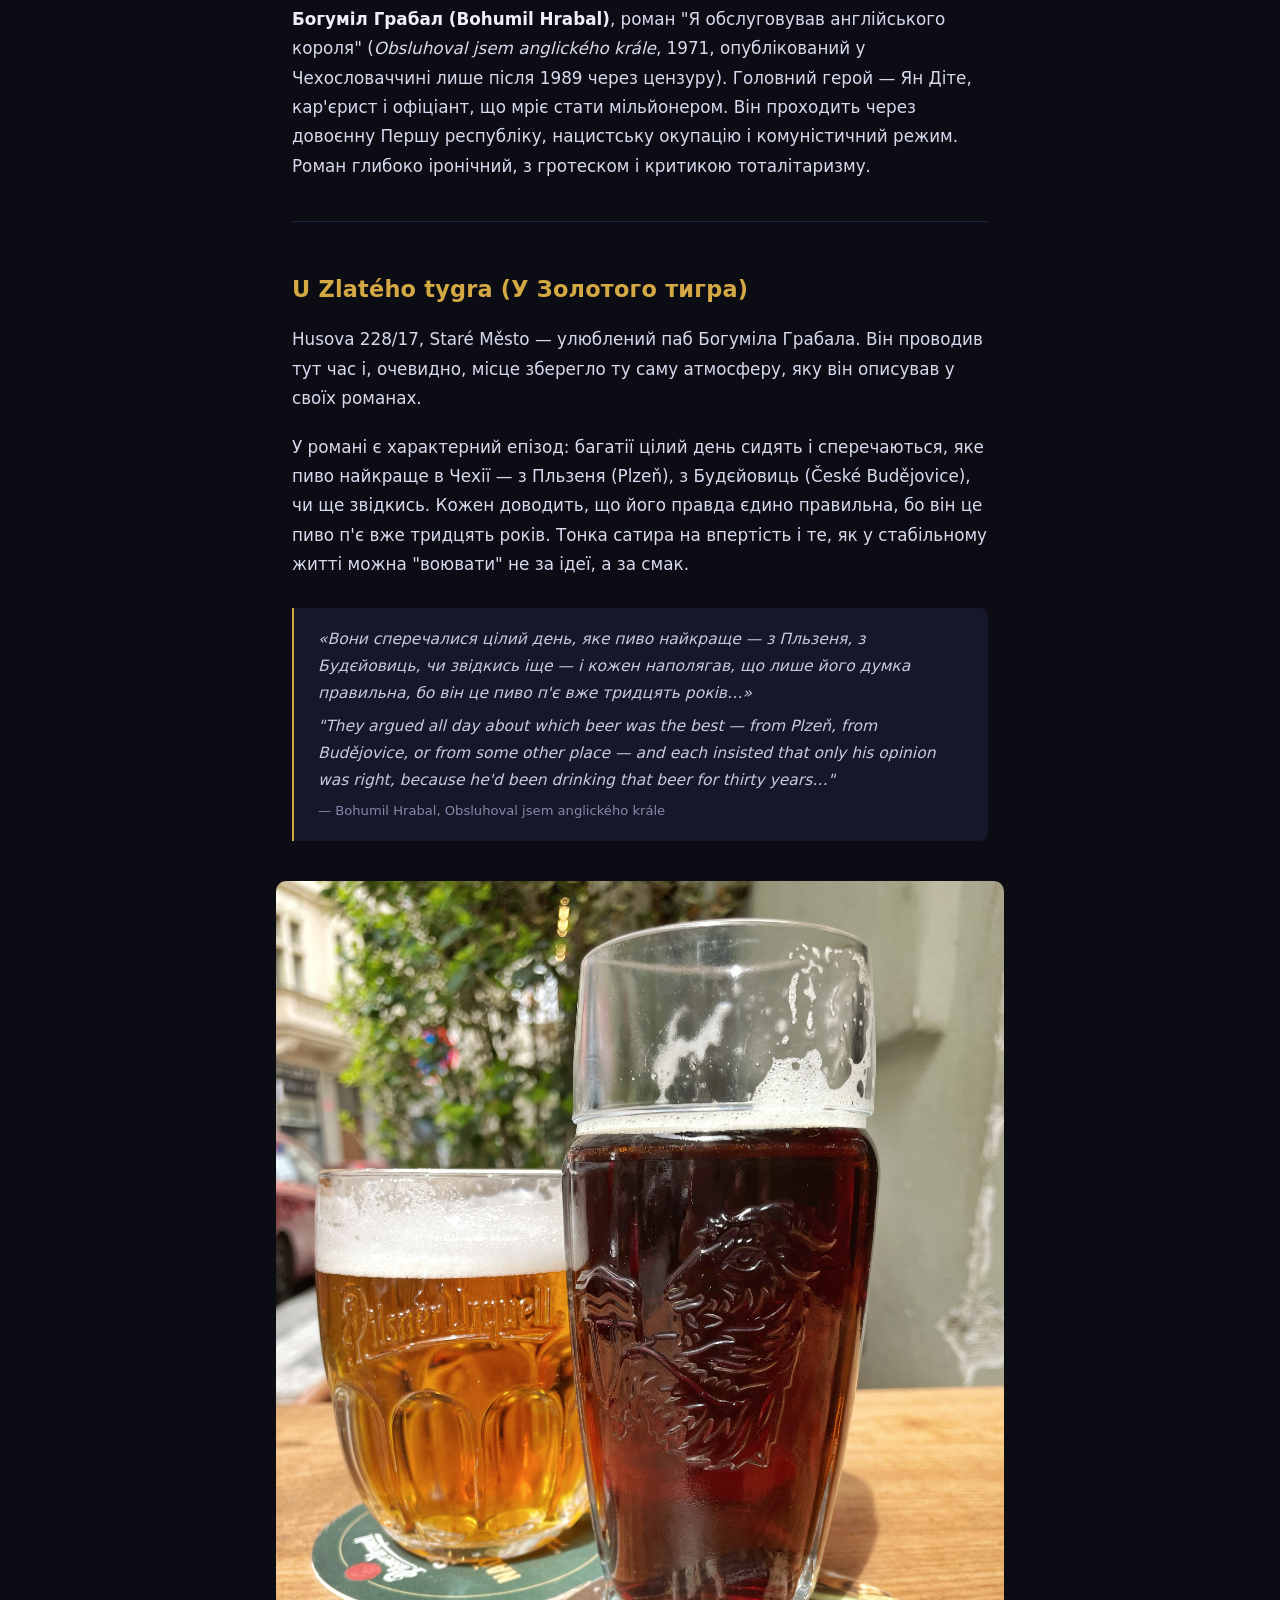
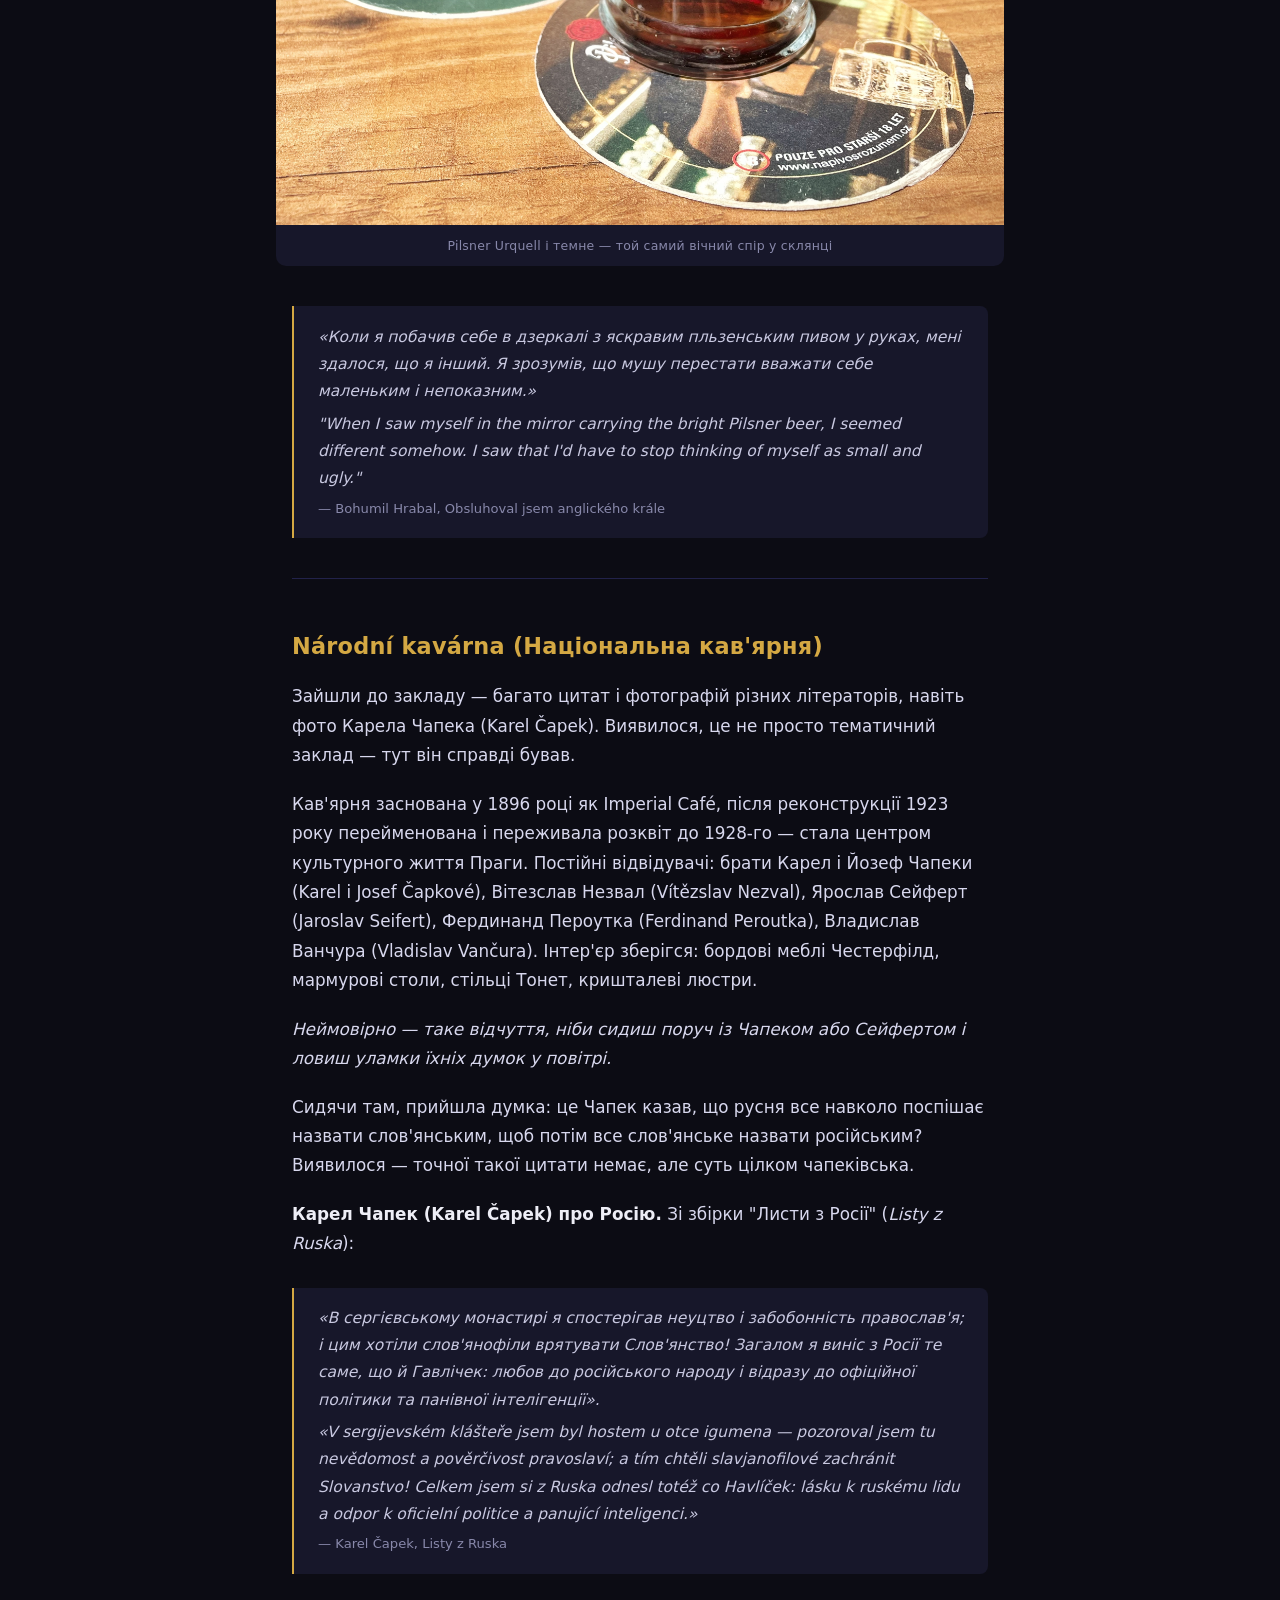
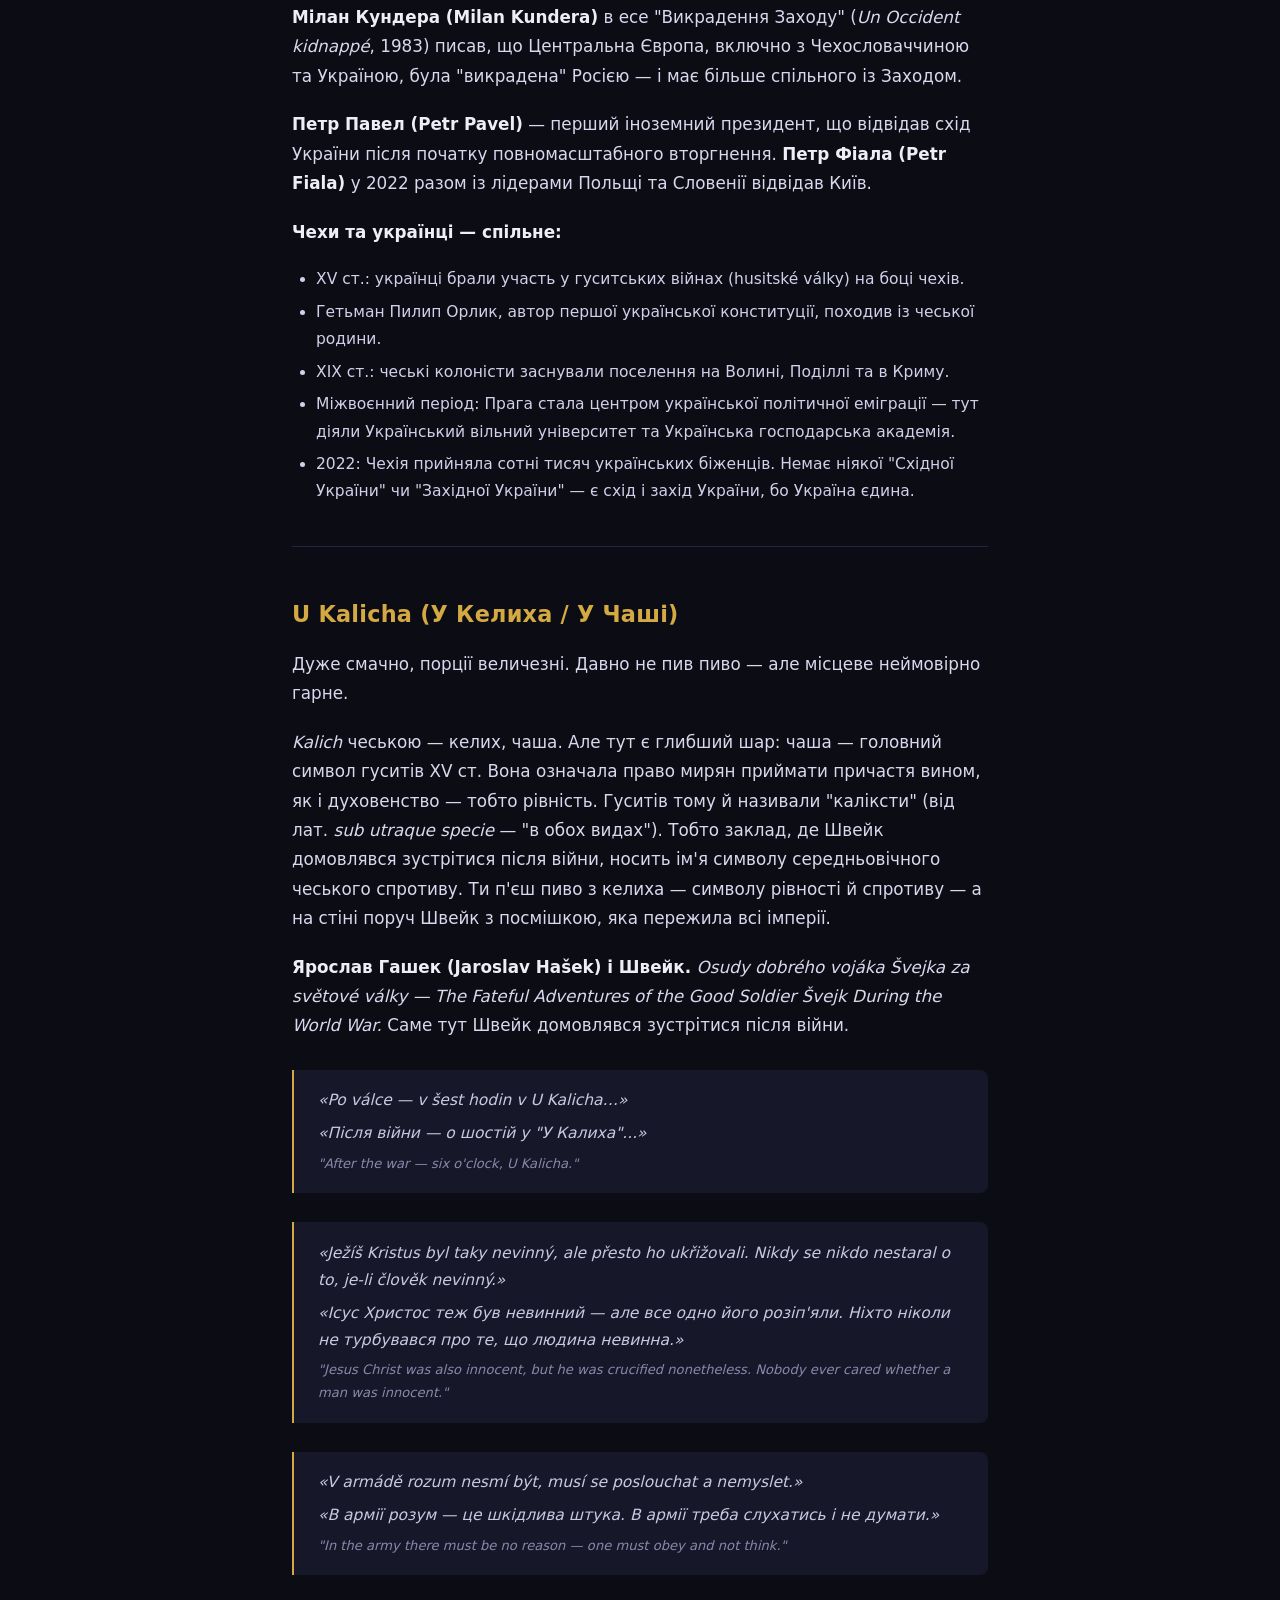
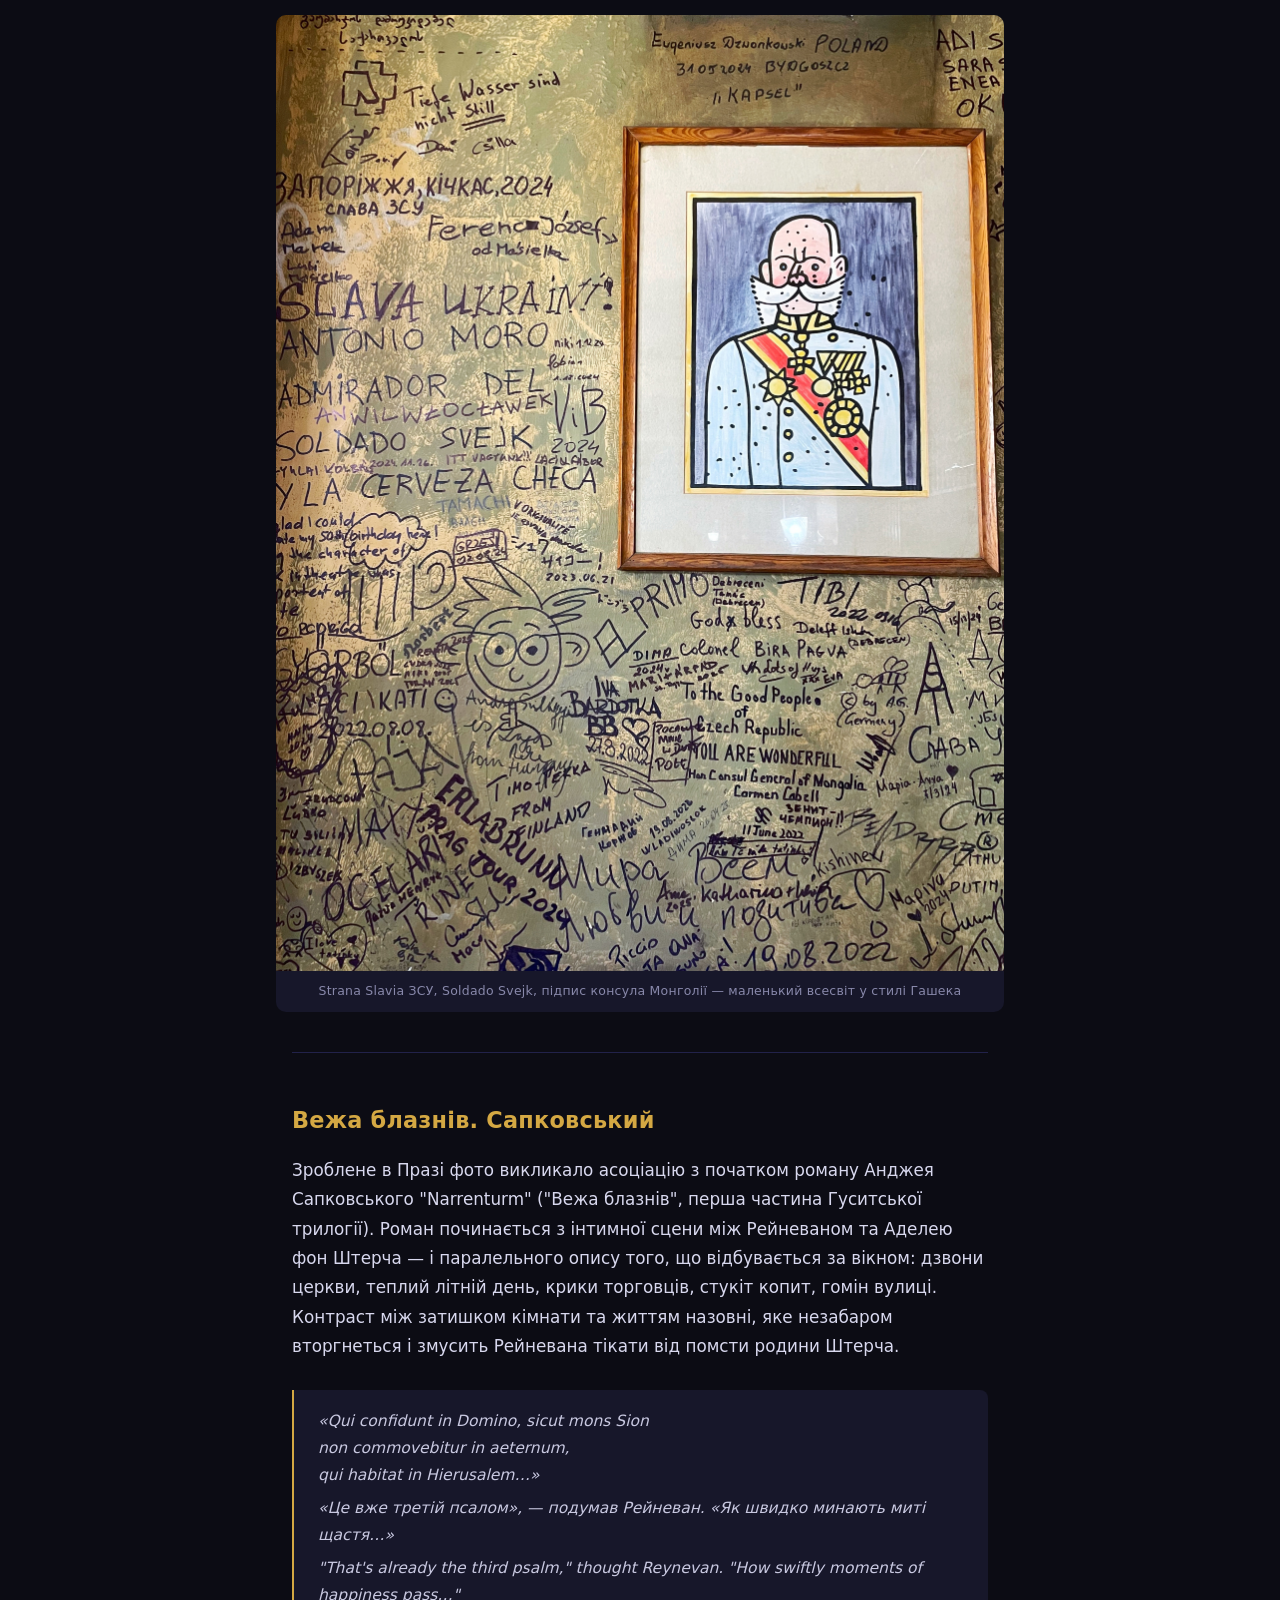
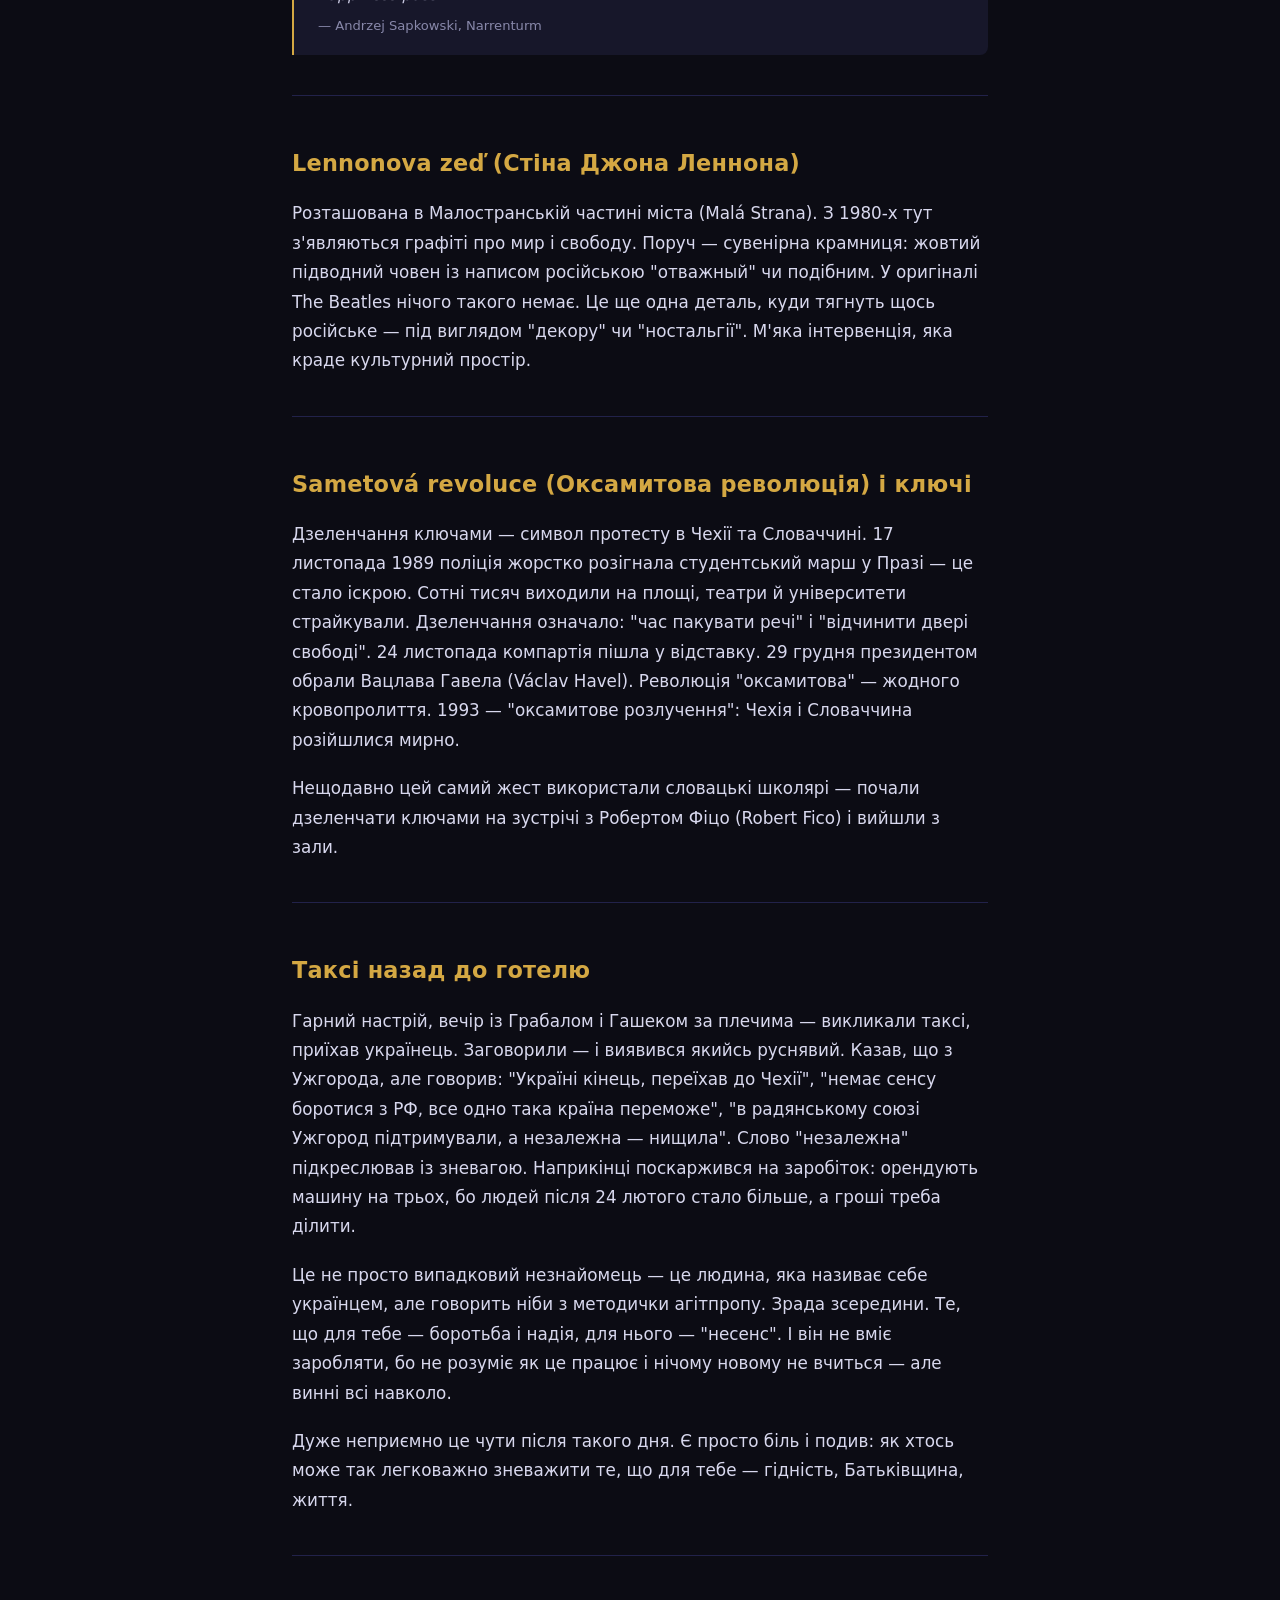
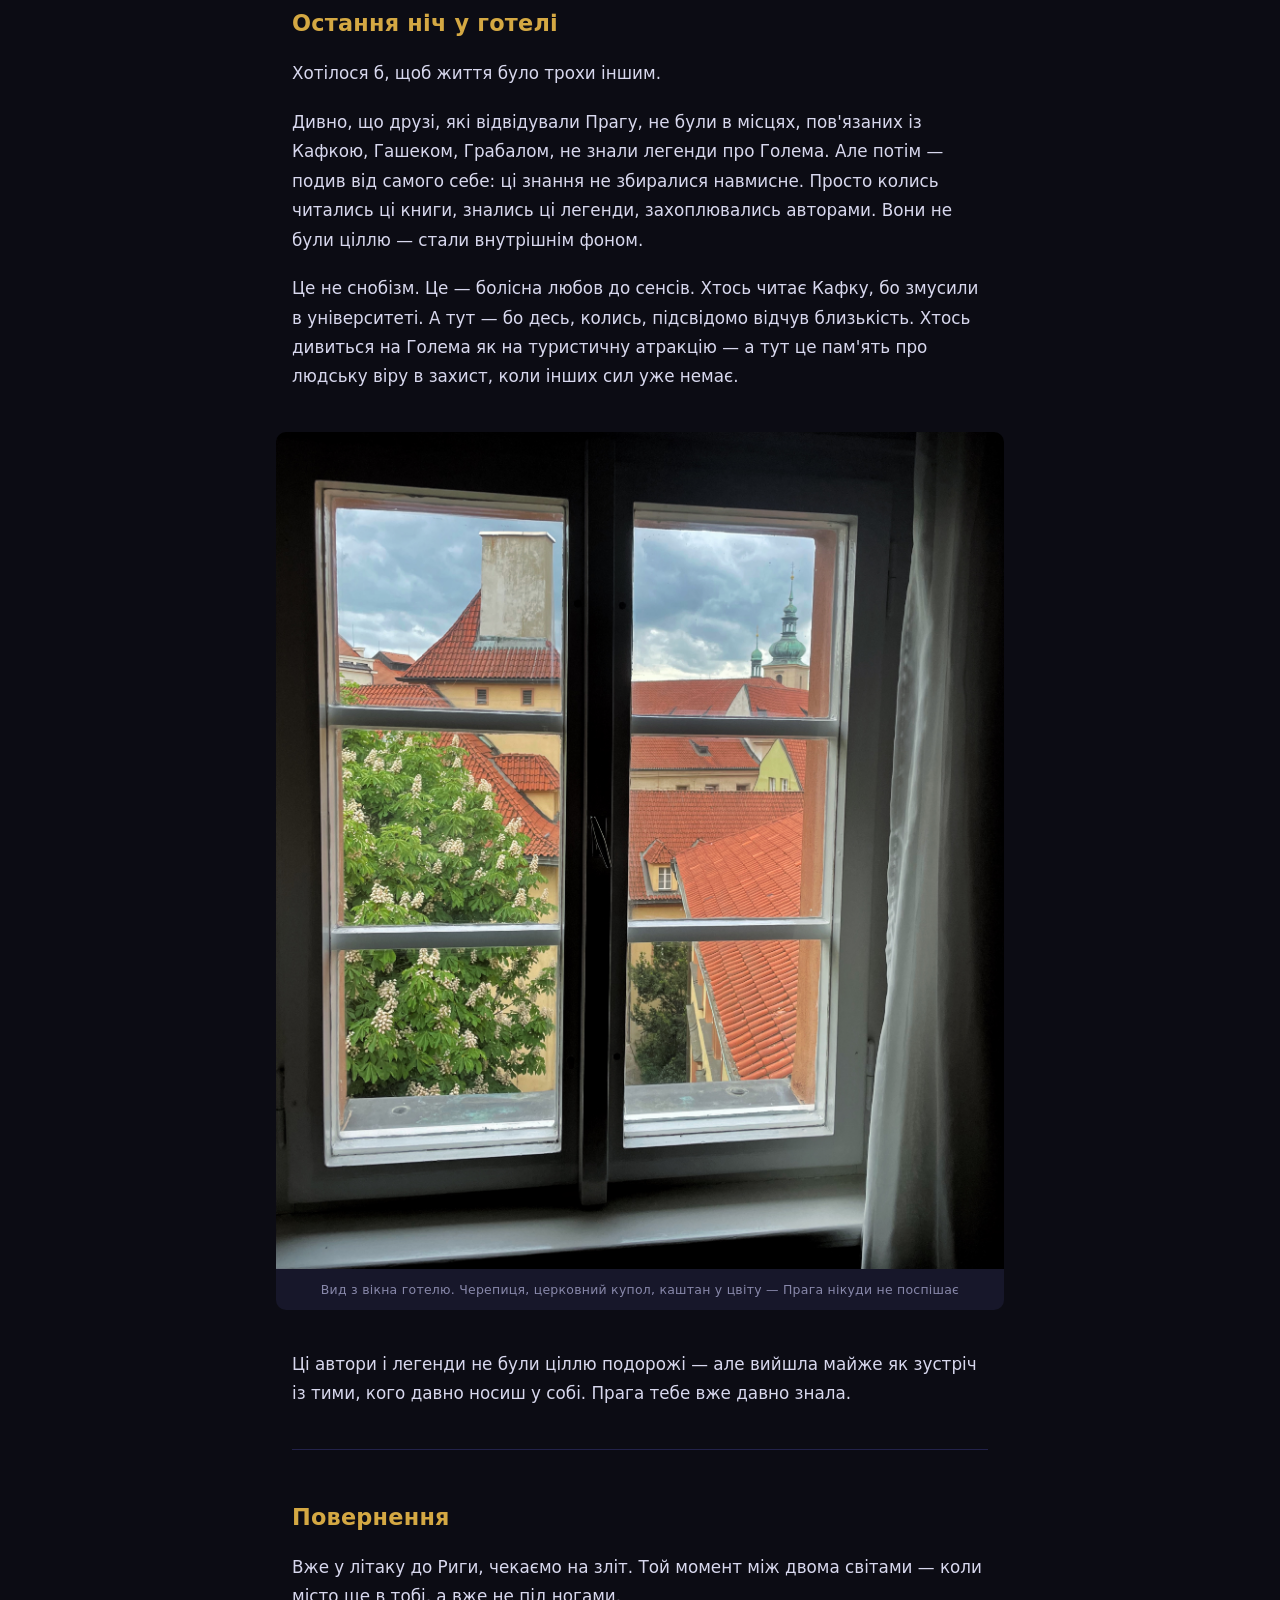
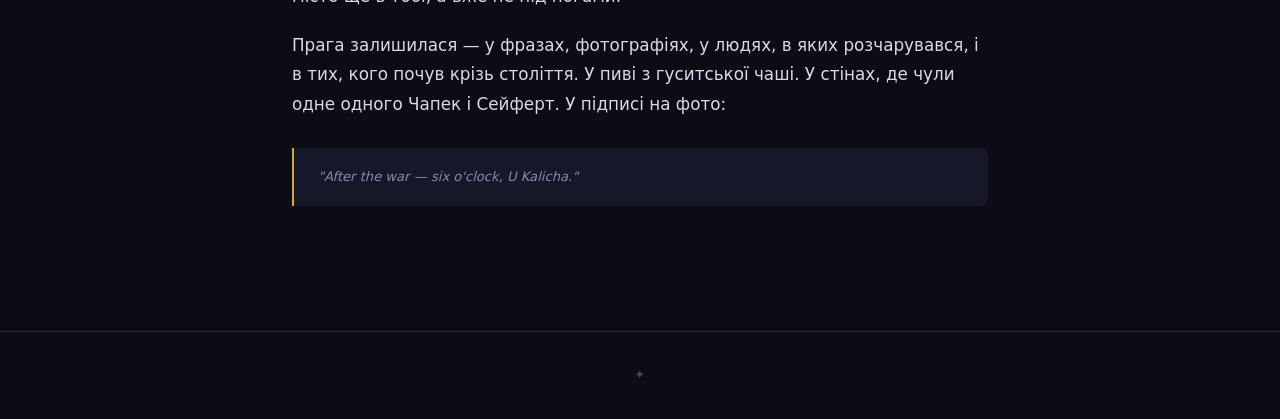
==== commit ad4fcdf8: "remove username, add favicon" ====
--- a/posts/prague-2026.html
+++ b/posts/prague-2026.html
@@ -4,6 +4,7 @@
   <meta charset="UTF-8">
   <meta name="viewport" content="width=device-width, initial-scale=1.0">
   <title>Прага. Нотатки з подорожі</title>
+  <link rel="icon" type="image/svg+xml" href="../favicon.svg">
   <link rel="stylesheet" href="../style.css">
 </head>
 <body>
@@ -202,7 +203,7 @@
 </main>
 
 <footer>
-  ipointg
+  ✦
 </footer>
 
 </body>
